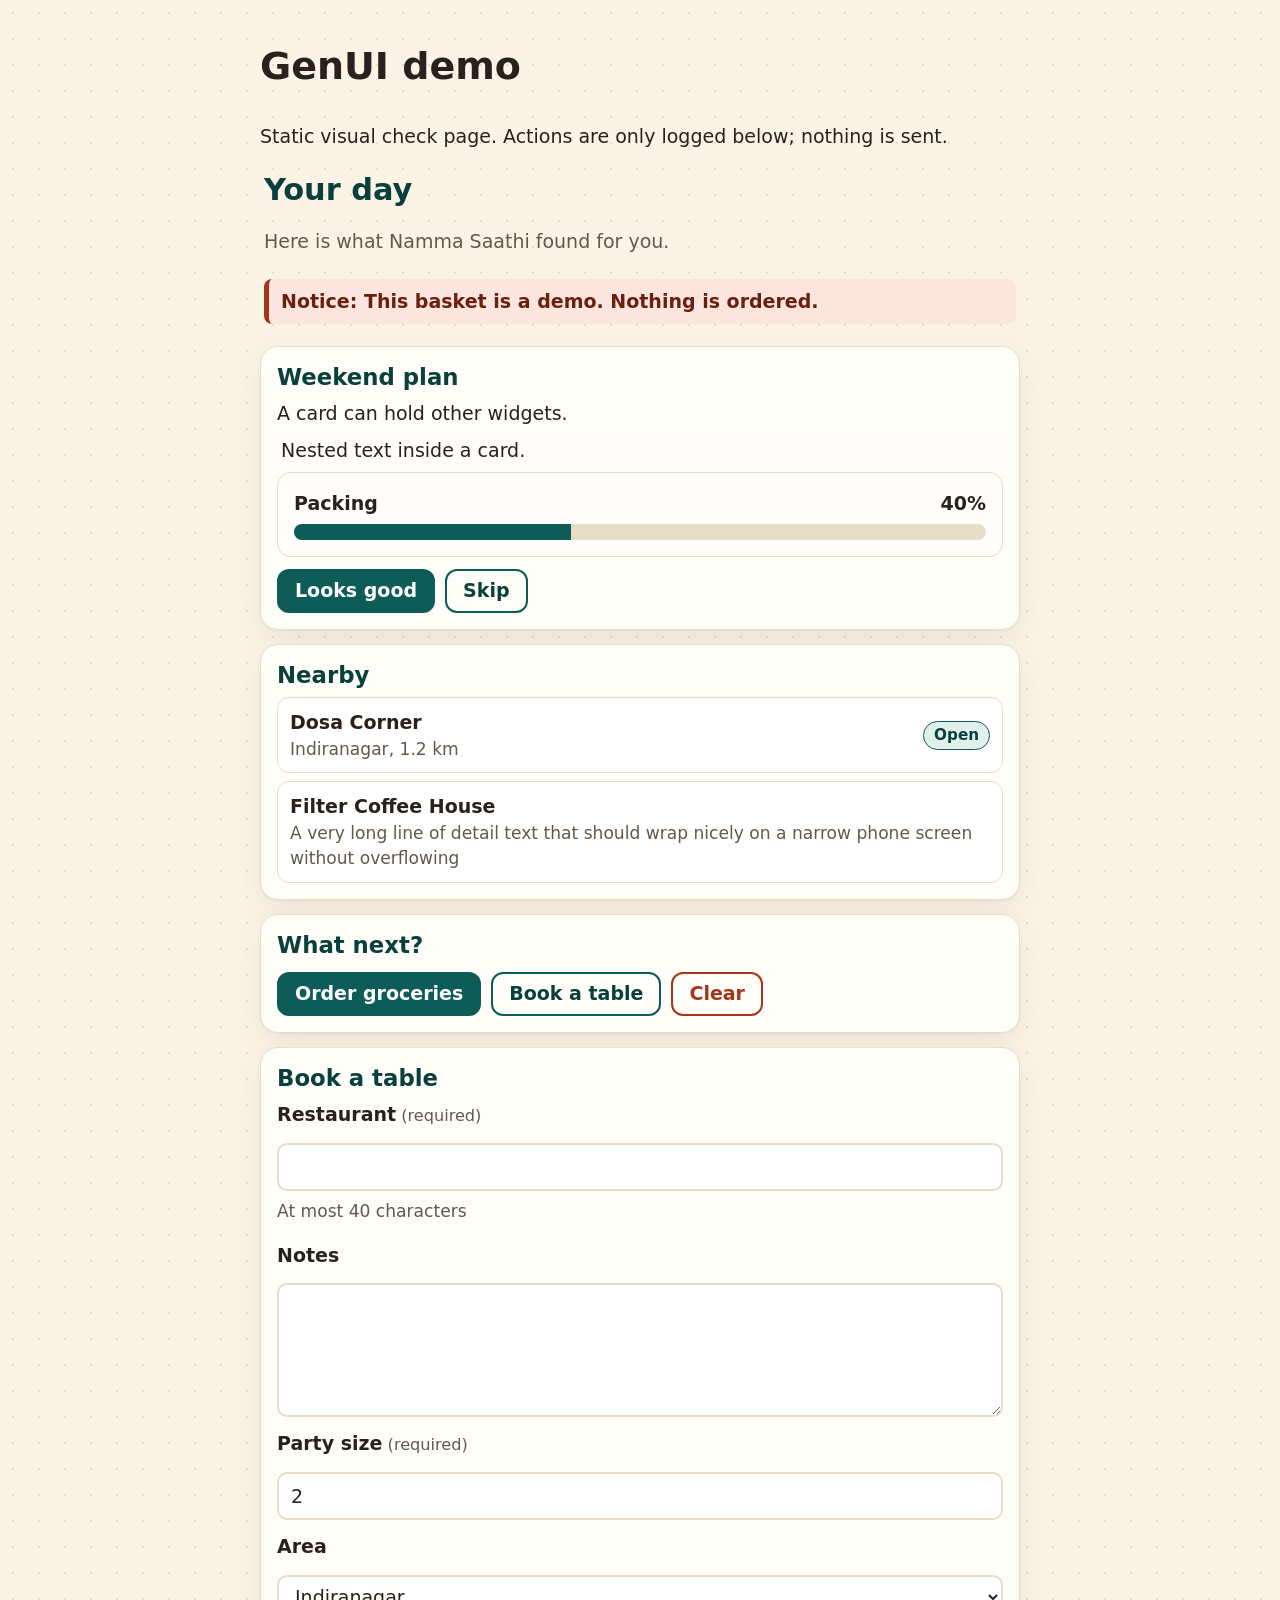
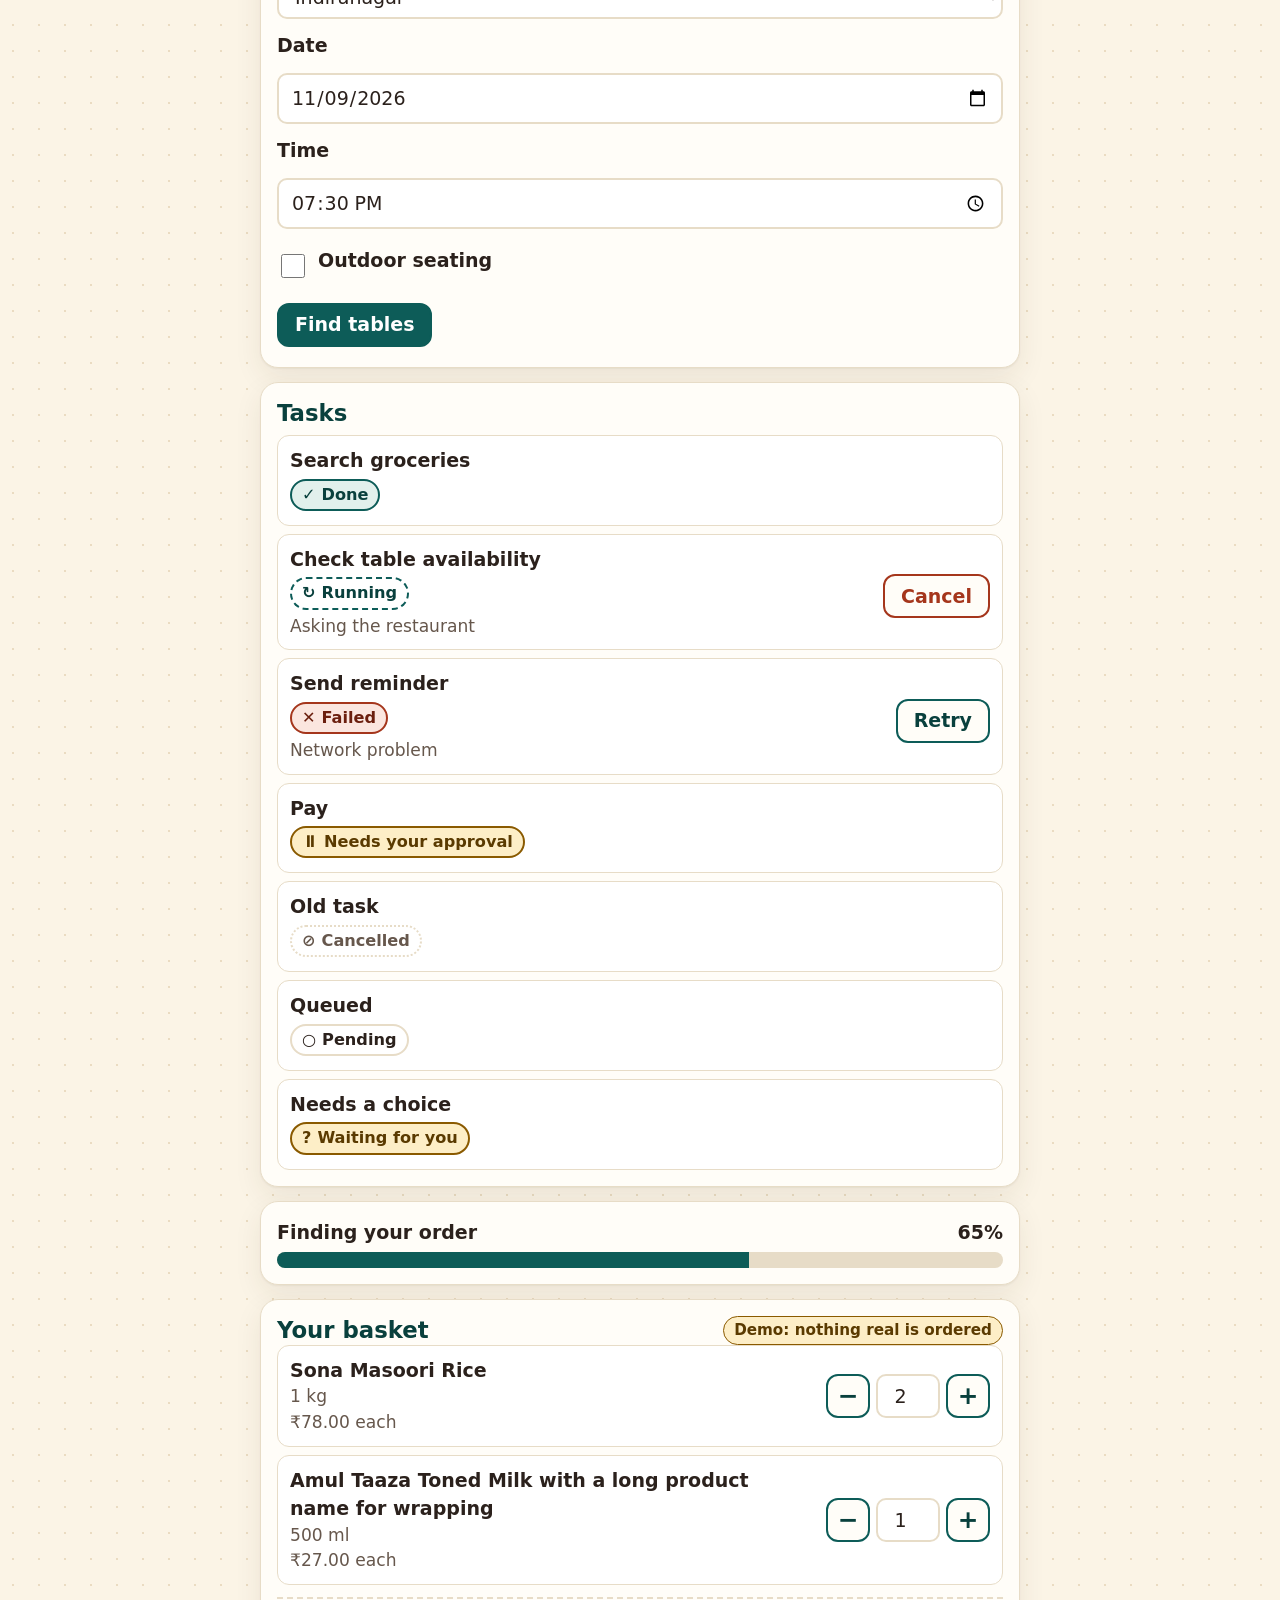
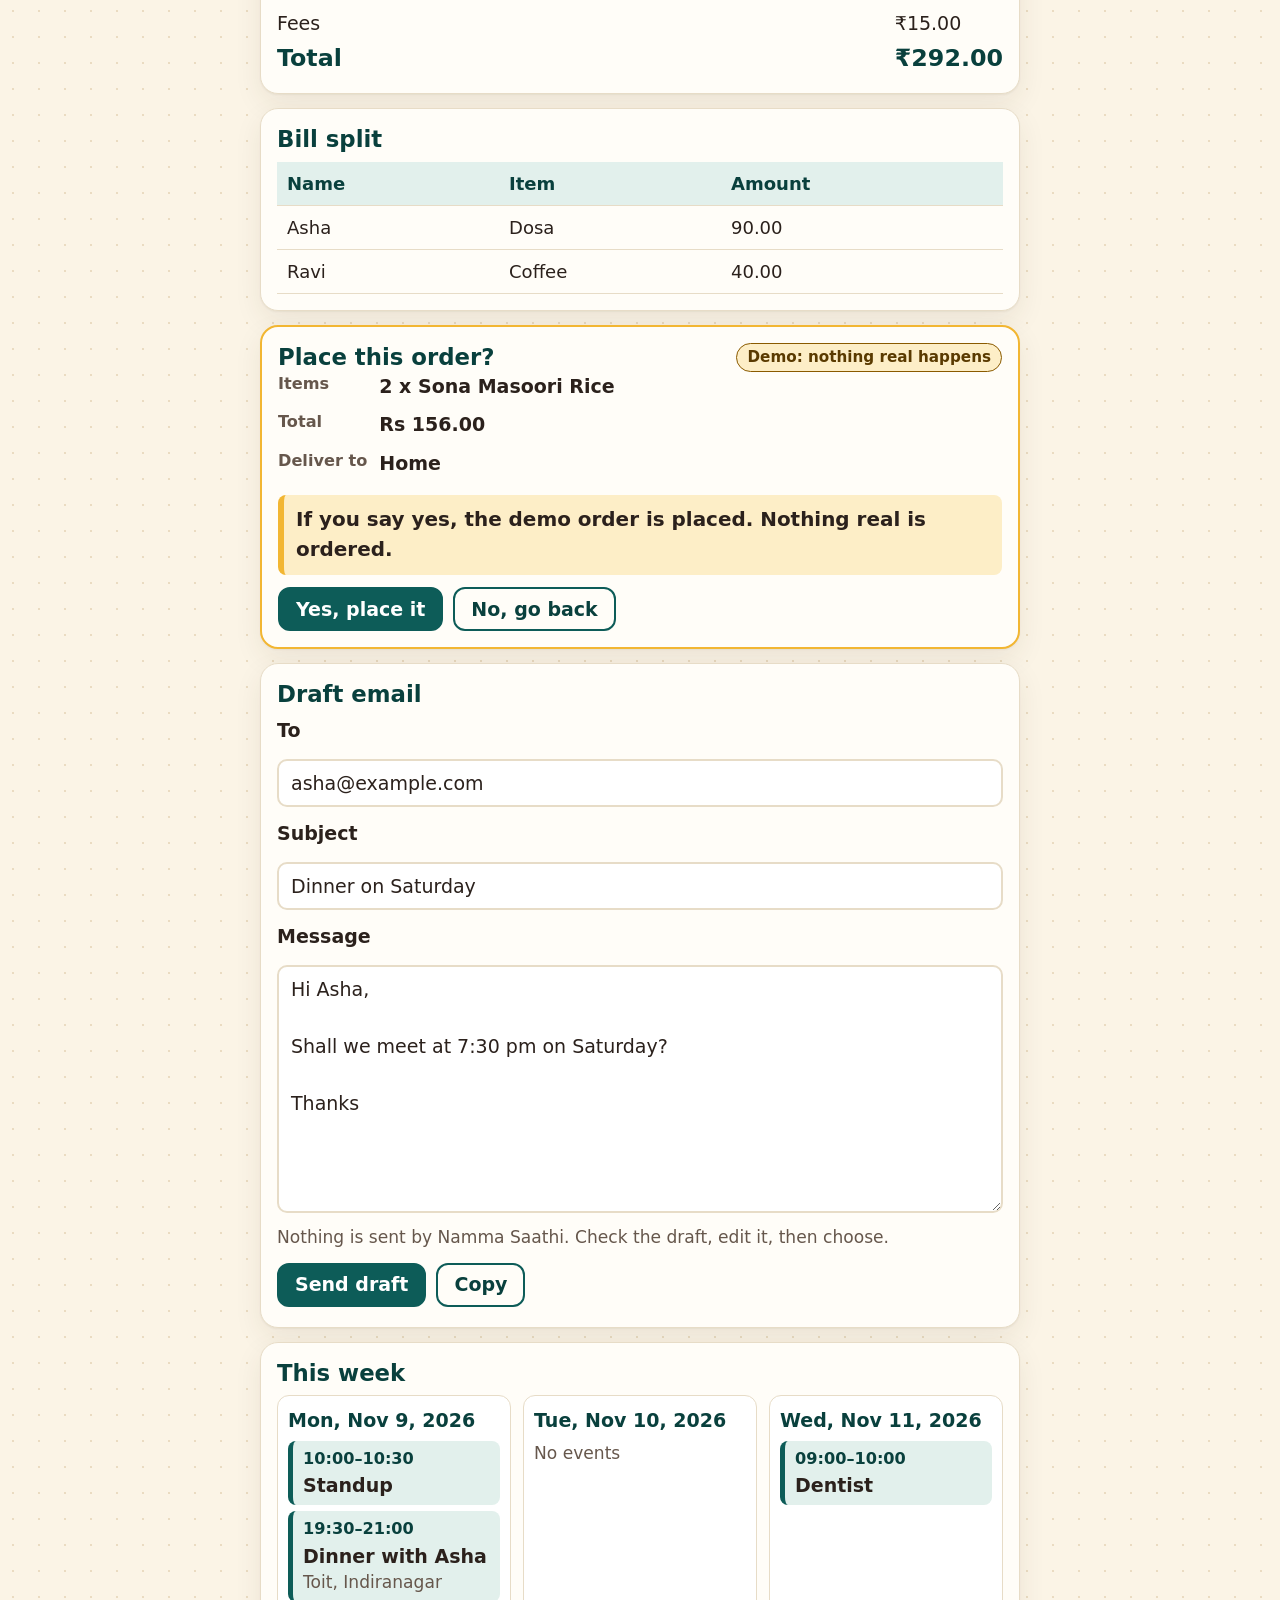
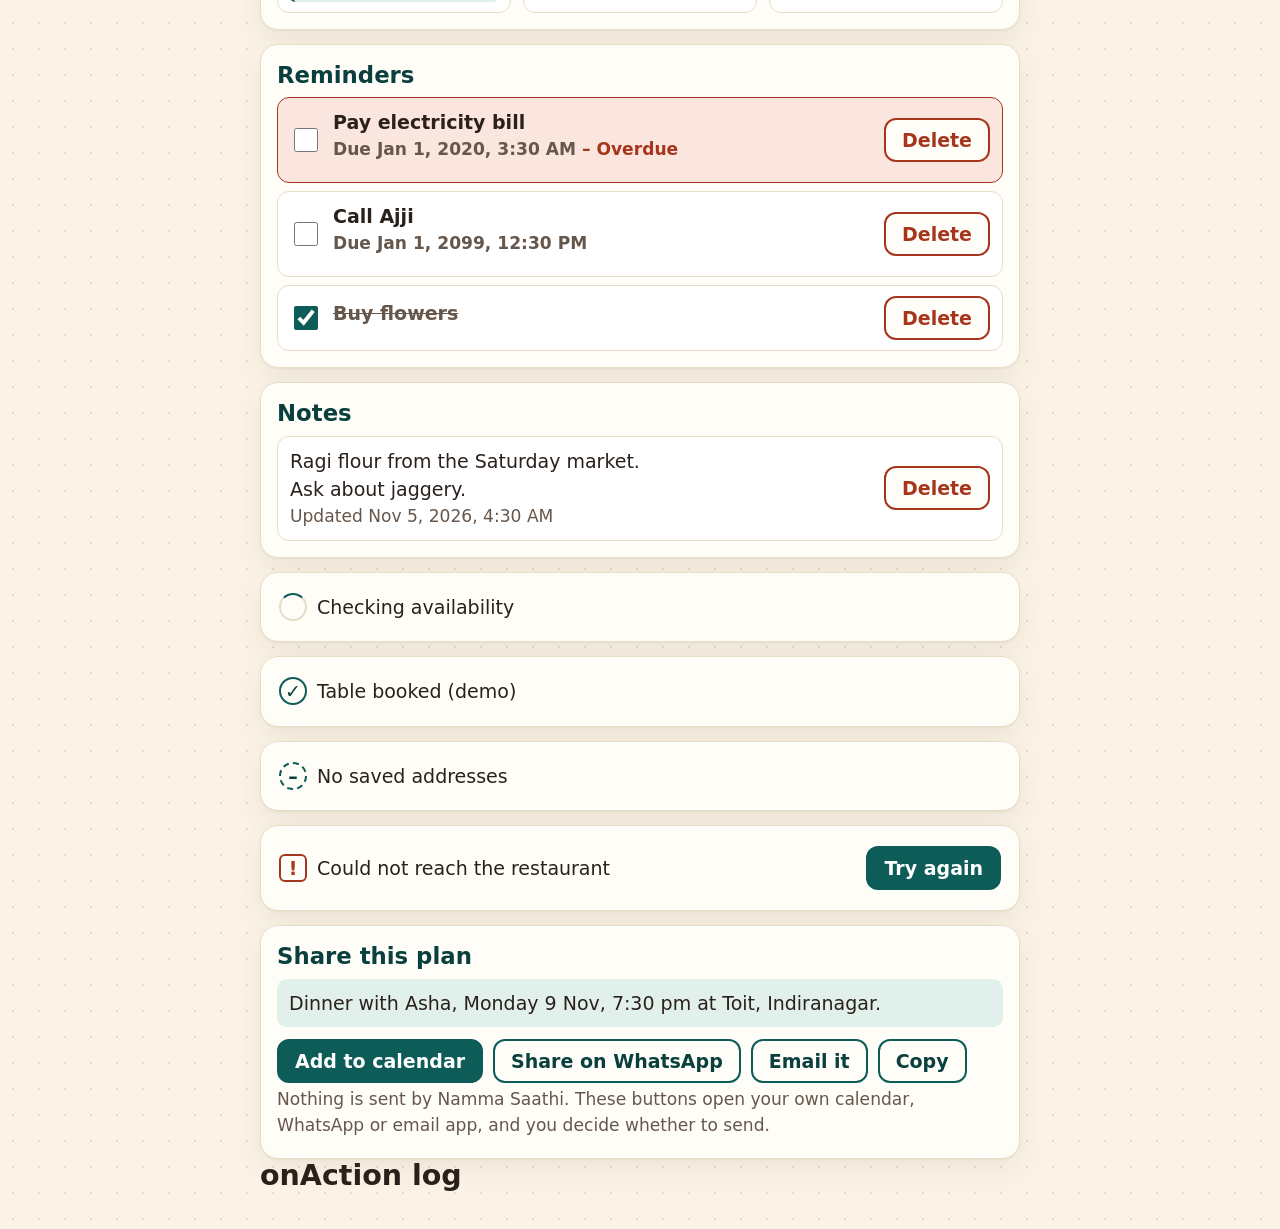
==== scripts/genui_demo.html @ d757933c "feat: widget engine, spoken reminders and notes, waitlist, and share buttons A server-built, validat" ====
<!doctype html>
<html lang="en">
<head>
  <meta charset="utf-8">
  <meta name="viewport" content="width=device-width, initial-scale=1">
  <title>Namma Saathi GenUI demo (not served by the app)</title>
  <link rel="stylesheet" href="../app/static/style.css">
  <link rel="stylesheet" href="../app/static/genui.css">
  <style>body { padding: 12px; } main { max-width: 760px; margin: 0 auto; } #log { font-size: .8rem; white-space: pre-wrap; overflow-wrap: anywhere; }</style>
</head>
<body>
  <main>
    <h1>GenUI demo</h1>
    <p>Static visual check page. Actions are only logged below; nothing is sent.</p>
    <div id="host"></div>
    <h2>onAction log</h2>
    <pre id="log" aria-live="polite"></pre>
  </main>
  <script src="../app/static/genui.js"></script>
  <script>
    window.actions = [];
    window.demoWidgets = [
      { id: "h1", type: "heading", text: "Your day", level: 1 },
      { id: "t1", type: "text", text: "Here is what Namma Saathi found for you.", tone: "muted" },
      { id: "t2", type: "text", text: "This basket is a demo. Nothing is ordered.", tone: "warning" },
      { id: "card1", type: "card", title: "Weekend plan", body: "A card can hold other widgets.",
        children: [
          { id: "card1.t", type: "text", text: "Nested text inside a card.", tone: "normal" },
          { id: "card1.p", type: "progress", label: "Packing", value: 40 },
        ],
        actions: [{ label: "Looks good", action_id: "card.ok", style: "primary" }, { label: "Skip", action_id: "card.skip" }] },
      { id: "list1", type: "list", title: "Nearby", items: [
          { id: "a", title: "Dosa Corner", detail: "Indiranagar, 1.2 km", badge: "Open" },
          { id: "b", title: "Filter Coffee House", detail: "A very long line of detail text that should wrap nicely on a narrow phone screen without overflowing" } ], empty_text: "Nothing" },
      { id: "panel1", type: "action_panel", title: "What next?", actions: [
          { label: "Order groceries", action_id: "go.groceries", style: "primary" },
          { label: "Book a table", action_id: "go.dining" }, { label: "Clear", action_id: "go.clear", style: "danger" } ] },
      { id: "form1", type: "form", title: "Book a table", submit: { label: "Find tables", action_id: "dining.search", style: "primary" }, fields: [
          { name: "restaurant", label: "Restaurant", kind: "text", required: true, value: "", max_length: 40, help: "At most 40 characters" },
          { name: "notes", label: "Notes", kind: "textarea", value: "" },
          { name: "party", label: "Party size", kind: "number", required: true, min: 1, max: 12, value: 2 },
          { name: "area", label: "Area", kind: "select", options: [{ value: "ind", label: "Indiranagar" }, { value: "kor", label: "Koramangala" }], value: "ind" },
          { name: "day", label: "Date", kind: "date", value: "2026-11-09" },
          { name: "at", label: "Time", kind: "time", value: "19:30" },
          { name: "outdoor", label: "Outdoor seating", kind: "checkbox", value: false } ] },
      { id: "tasks1", type: "task_board", title: "Tasks", tasks: [
          { id: "k1", title: "Search groceries", status: "completed" },
          { id: "k2", title: "Check table availability", status: "running", detail: "Asking the restaurant", cancel_action_id: "task.cancel.k2" },
          { id: "k3", title: "Send reminder", status: "failed", detail: "Network problem", retry_action_id: "task.retry.k3" },
          { id: "k4", title: "Pay", status: "waiting_for_approval" },
          { id: "k5", title: "Old task", status: "cancelled" },
          { id: "k6", title: "Queued", status: "pending" },
          { id: "k7", title: "Needs a choice", status: "waiting_for_input" } ] },
      { id: "prog1", type: "progress", label: "Finding your order", value: 65 },
      { id: "cart1", type: "cart", title: "Your basket", demo: true, editable: true, total_inr: "292.00", fees_inr: "15.00", lines: [
          { id: "l1", name: "Sona Masoori Rice", detail: "1 kg", quantity: 2, unit_price_inr: "78.00" },
          { id: "l2", name: "Amul Taaza Toned Milk with a long product name for wrapping", detail: "500 ml", quantity: 1, unit_price_inr: "27.00" } ] },
      { id: "table1", type: "table", title: "Bill split", columns: ["Name", "Item", "Amount"], rows: [["Asha", "Dosa", "90.00"], ["Ravi", "Coffee", "40.00"]] },
      { id: "conf1", type: "confirmation", title: "Place this order?", demo: true,
        details: [{ label: "Items", value: "2 x Sona Masoori Rice" }, { label: "Total", value: "Rs 156.00" }, { label: "Deliver to", value: "Home" }],
        consequence: "If you say yes, the demo order is placed. Nothing real is ordered.",
        confirm: { label: "Yes, place it", action_id: "order.confirm", style: "primary" }, reject: { label: "No, go back", action_id: "order.reject" } },
      { id: "comp1", type: "composer", channel: "email", to: "asha@example.com", subject: "Dinner on Saturday", body: "Hi Asha,\n\nShall we meet at 7:30 pm on Saturday?\n\nThanks", send: { label: "Send draft", action_id: "compose.send", style: "primary" }, copy_enabled: true },
      { id: "cal1", type: "calendar_view", title: "This week", days: [
          { date: "2026-11-09", events: [{ id: "e1", title: "Standup", start: "10:00", end: "10:30" }, { id: "e2", title: "Dinner with Asha", start: "19:30", end: "21:00", detail: "Toit, Indiranagar" }] },
          { date: "2026-11-10", events: [] },
          { date: "2026-11-11", events: [{ id: "e3", title: "Dentist", start: "09:00", end: "10:00" }] } ] },
      { id: "rem1", type: "reminder_list", title: "Reminders", items: [
          { id: "r1", text: "Pay electricity bill", due: "2020-01-01T09:00:00+05:30", done: false },
          { id: "r2", text: "Call Ajji", due: "2099-01-01T18:00:00+05:30", done: false },
          { id: "r3", text: "Buy flowers", due: null, done: true } ] },
      { id: "notes1", type: "note_list", title: "Notes", items: [{ id: "n1", body: "Ragi flour from the Saturday market.\nAsk about jaggery.", updated: "2026-11-05T10:00:00+05:30" }] },
      { id: "stat1", type: "status", kind: "loading", message: "Checking availability" },
      { id: "stat2", type: "status", kind: "success", message: "Table booked (demo)" },
      { id: "stat3", type: "status", kind: "empty", message: "No saved addresses" },
      { id: "stat4", type: "status", kind: "error", message: "Could not reach the restaurant", retry: { label: "Try again", action_id: "status.retry", style: "primary" } },
      { id: "share1", type: "share_panel", title: "Share this plan", summary: "Dinner with Asha, Monday 9 Nov, 7:30 pm at Toit, Indiranagar.",
        calendar: { title: "Dinner, with Asha; Toit", start: "2026-11-09T19:30:00+05:30", end: "2026-11-09T21:00:00+05:30", location: "Toit, Indiranagar, Bengaluru", description: "Booked by Namma Saathi" } },
    ];
    window.demoOnAction = function (a) {
      window.actions.push(a);
      document.getElementById("log").textContent = window.actions.map(function (x) { return JSON.stringify(x); }).join("\n");
    };
    // The contract allows 12 widgets per reply, so the demo renders in several replies.
    for (var i = 0; i < window.demoWidgets.length; i += 12) {
      window.saathiGenUI.render(document.getElementById("host"), window.demoWidgets.slice(i, i + 12), { onAction: window.demoOnAction });
    }
  </script>
</body>
</html>
---- app/static/style.css ----
:root {
  color-scheme: light;
  --ink: #2b211c;
  --muted: #66574c;
  --paper: #fbf4e6;
  --panel: #fffdf8;
  --line: #e7dcc7;
  --teal: #0d5c58;
  --teal-dark: #09403d;
  --teal-tint: #e2f0ec;
  --marigold: #f2b632;
  --marigold-soft: #fdeec7;
  --brick: #a5361c;
  --brick-tint: #fbe6df;
  --shadow: 0 1px 2px rgb(68 45 20 / 6%), 0 10px 28px rgb(68 45 20 / 8%);
  --display: "Baloo 2", "Baloo Tamma 2", "Noto Sans Kannada", "Noto Sans Devanagari", system-ui, sans-serif;
  font-family: "Noto Sans", "Noto Sans Kannada", "Noto Sans Devanagari", system-ui, -apple-system, "Segoe UI", sans-serif;
  font-size: 19px;
}

* { box-sizing: border-box; }
html { scroll-padding: 96px 0 180px; }
body {
  margin: 0;
  color: var(--ink);
  line-height: 1.55;
  background-color: var(--paper);
  /* A quiet kolam-style dot grid. */
  background-image: radial-gradient(rgb(173 134 66 / 22%) 1.2px, transparent 1.3px);
  background-size: 26px 26px;
}
button, select, input { font: inherit; color: inherit; }
button { cursor: pointer; }
button:disabled { cursor: not-allowed; opacity: .55; }
:focus-visible { outline: 3px solid var(--brick); outline-offset: 3px; }
[hidden] { display: none !important; }
h2, p { margin-top: 0; }
h2 { font-family: var(--display); font-weight: 700; line-height: 1.2; }
.sr-only { position: absolute; width: 1px; height: 1px; margin: -1px; padding: 0; overflow: hidden; clip-path: inset(50%); white-space: nowrap; border: 0; }

.page { width: min(100% - 32px, 1120px); margin: 0 auto; padding: 18px 0 32px; }

/* Header */
.masthead { display: flex; align-items: center; gap: 12px; margin-bottom: 22px; }
.brand-mark, .avatar { display: grid; place-items: center; flex: none; border-radius: 16px; background: var(--marigold); color: #4a2c05; font-family: var(--display); font-weight: 700; }
.brand-mark { width: 52px; height: 52px; font-size: 30px; }
.brand-copy { min-width: 0; }
.brand-copy h1 { margin: 0; font-family: var(--display); font-size: 1.45rem; font-weight: 700; line-height: 1.1; color: var(--teal-dark); }
.brand-copy p { margin: 1px 0 0; color: var(--muted); font-size: .8rem; }
.demo-badge { flex: none; margin: 0 0 0 auto; padding: 6px 14px; border-radius: 999px; background: var(--marigold-soft); color: #6b4300; font-size: .82rem; font-weight: 700; white-space: nowrap; }

/* Home */
.home-panel { display: grid; grid-template-columns: 1.05fr .95fr; gap: clamp(24px, 5vw, 64px); align-items: center; padding: clamp(6px, 3vw, 28px) 0; }
.greeting { margin-bottom: 10px; color: var(--teal); font-weight: 700; }
.hero h2 { margin-bottom: 14px; font-size: clamp(2.5rem, 6vw, 3.9rem); line-height: 1.04; color: var(--teal-dark); }
.welcome-copy { max-width: 30em; margin-bottom: 24px; color: var(--muted); font-size: 1.1rem; }
.capabilities { display: flex; flex-wrap: wrap; gap: 10px; margin: 0; padding: 0; list-style: none; }
.capabilities li { display: flex; align-items: center; gap: 8px; padding: 9px 16px 9px 12px; border-radius: 999px; background: var(--panel); box-shadow: var(--shadow); font-weight: 500; }
.capabilities svg { width: 24px; height: 24px; color: var(--teal); }
.start-card { padding: clamp(20px, 3vw, 30px); border-radius: 26px; background: var(--panel); box-shadow: var(--shadow); }
.field-title, label { display: block; margin: 0 0 10px; font-weight: 700; }
.language-choices { display: grid; grid-template-columns: repeat(3, minmax(0, 1fr)); gap: 10px; margin-bottom: 20px; }
.language-choice { display: grid; justify-items: center; gap: 0; min-height: 84px; padding: 10px 4px; border: 2px solid var(--line); border-radius: 16px; background: white; transition: border-color .15s, background-color .15s, transform .15s; }
.language-choice span { font-family: var(--display); font-size: 1.3rem; font-weight: 700; line-height: 1.3; }
.language-choice small { color: var(--muted); font-size: .72rem; }
.language-choice:hover { border-color: var(--teal); }
.language-choice[aria-pressed="true"] { border-color: var(--teal); background: var(--teal-tint); box-shadow: inset 0 0 0 1px var(--teal); }
select { width: 100%; min-height: 54px; padding: 10px 14px; border: 2px solid var(--line); border-radius: 14px; background: white; }
.field-help { margin: 6px 0 0; color: var(--muted); font-size: .82rem; }
.start-button { display: flex; align-items: center; justify-content: center; gap: 12px; width: 100%; min-height: 76px; margin-top: 20px; border: 0; border-radius: 20px; background: var(--teal); color: white; font-family: var(--display); font-size: 1.5rem; font-weight: 700; box-shadow: 0 8px 20px rgb(13 92 88 / 28%); transition: background-color .15s, transform .15s; }
.start-button:hover:not(:disabled) { background: var(--teal-dark); transform: translateY(-1px); }
.start-button svg { width: 34px; height: 34px; }
.how-to { margin: 14px 0 0; color: var(--muted); font-size: .85rem; text-align: center; }
.demo-note { margin: 12px 0 0; padding: 9px 12px; border-radius: 12px; background: var(--marigold-soft); color: #5c3b00; font-size: .85rem; font-weight: 500; text-align: center; }

/* Conversation */
.conversation { display: grid; grid-template-columns: minmax(0, 1fr); gap: 14px; padding-bottom: 150px; }
.panel { padding: clamp(18px, 2.4vw, 26px); border-radius: 22px; background: var(--panel); box-shadow: var(--shadow); }
.panel h2 { margin-bottom: 8px; font-size: 1.45rem; }
.eyebrow { margin-bottom: 2px; color: var(--teal); font-size: .85rem; font-weight: 700; }
.tasks-panel { min-width: 0; position: sticky; top: 0; z-index: 5; margin: 0 -6px; padding: 8px 6px; background: linear-gradient(var(--paper) 86%, transparent); }
.tasks-title { margin-bottom: 6px; font-size: .78rem; font-weight: 700; color: var(--teal-dark); }
.tasks-mode { font-weight: 500; color: #7a4f00; }
.tasks-list { display: flex; flex-wrap: wrap; gap: 8px; margin: 0; padding: 0; list-style: none; }
.task-row { display: flex; flex-wrap: wrap; align-items: center; gap: 4px 8px; min-height: 42px; padding: 5px 14px; border: 2px solid var(--line); border-radius: 14px; background: white; font-size: .85rem; }
.task-row.is-active { border-color: var(--teal); background: var(--teal-tint); }
.conversation-grid { display: grid; grid-template-columns: minmax(0, 1fr) minmax(280px, 360px); gap: 16px; align-items: start; }
.conversation-main { display: grid; gap: 16px; min-width: 0; }
.conversation-side { position: sticky; top: 90px; min-width: 0; }

.saathi-row { display: flex; gap: 12px; }
.avatar { width: 44px; height: 44px; border-radius: 14px; font-size: 25px; }
.bubble-column { flex: 1; min-width: 0; }
.talk-panel h2 { margin: 0 0 4px; font-size: 1rem; color: var(--teal-dark); }
.assistant-text { margin: 0; padding: 14px 18px; border-radius: 4px 18px 18px; background: var(--teal-tint); font-size: 1.08rem; overflow-wrap: anywhere; }
.thinking { display: none; gap: 6px; margin: 10px 0 0; padding-left: 4px; }
.is-busy .thinking { display: flex; }
.thinking span { width: 9px; height: 9px; border-radius: 50%; background: var(--teal); animation: think 1.1s infinite ease-in-out; }
.thinking span:nth-child(2) { animation-delay: .15s; }
.thinking span:nth-child(3) { animation-delay: .3s; }
@keyframes think { 0%, 70%, 100% { opacity: .25; transform: translateY(0); } 35% { opacity: 1; transform: translateY(-4px); } }
.heard-row:has(.transcript:empty) { display: none; }
.heard-row { display: grid; justify-items: end; margin-top: 14px; }
.field-label { margin-bottom: 3px; color: var(--muted); font-size: .76rem; font-weight: 700; }
.transcript { max-width: 85%; margin: 0; padding: 10px 16px; border-radius: 18px 4px 18px 18px; background: var(--marigold-soft); overflow-wrap: anywhere; }
audio { display: block; width: 100%; height: 40px; margin-top: 10px; }
.small-note { margin: 10px 0 0; color: var(--muted); font-size: .8rem; }
.suggestions { display: flex; flex-wrap: wrap; gap: 8px; margin-top: 16px; padding-top: 14px; border-top: 1px dashed var(--line); }
.suggestion { min-height: 44px; padding: 7px 14px; border: 2px solid var(--line); border-radius: 999px; background: white; font-size: .88rem; text-align: left; }
.suggestion:hover:not(:disabled) { border-color: var(--teal); background: var(--teal-tint); }

/* Choices */
.options-panel { border-top: 5px solid var(--marigold); }
.confirmation-intro { margin-bottom: 0; color: var(--muted); }
.option-grid { display: grid; gap: 10px; margin-top: 14px; }
.option-grid button { min-height: 58px; padding: 10px 16px; border: 2px solid var(--line); border-radius: 14px; background: white; font-weight: 500; text-align: left; transition: border-color .15s, background-color .15s; }
.option-grid button:hover:not(:disabled) { border-color: var(--teal); background: var(--teal-tint); }

/* The readback, set like a receipt */
.receipt { border-top: 5px solid var(--teal); }
.confirmation-items { margin: 14px 0 0; padding: 0; list-style: none; }
.confirmation-items li { padding: 10px 0; border-bottom: 1px dashed var(--line); overflow-wrap: anywhere; }
.order-details { margin: 0; }
.order-details div { display: grid; grid-template-columns: minmax(110px, .4fr) 1fr; gap: 12px; padding: 10px 0; border-bottom: 1px dashed var(--line); }
.order-details dt { color: var(--muted); }
.order-details dd { margin: 0; font-weight: 500; overflow-wrap: anywhere; }
.order-details .total-row { align-items: baseline; }
.order-details .total-row dt { color: var(--ink); font-weight: 700; }
.order-details .total-row dd { font-family: var(--display); font-size: 1.6rem; font-weight: 700; line-height: 1.2; color: var(--teal-dark); }
.confirm-note { margin: 12px 0 0; color: var(--muted); font-size: .85rem; }
.order-actions { display: grid; grid-template-columns: 1fr 1fr; gap: 10px; margin-top: 16px; }
.confirm-button, .secondary-button { min-height: 58px; padding: 10px 16px; border-radius: 16px; font-weight: 700; }
.confirm-button { grid-column: 1 / -1; min-height: 68px; border: 0; background: var(--teal); color: white; font-family: var(--display); font-size: 1.3rem; }
.confirm-button:hover:not(:disabled) { background: var(--teal-dark); }
.secondary-button { border: 2px solid var(--line); background: white; }
.secondary-button:hover:not(:disabled) { border-color: var(--teal); }

/* The outcome */
.order-panel { border-top: 5px solid var(--teal); background: var(--teal-tint); }
.order-panel[data-outcome="unknown"], .order-panel[data-outcome="attention"] { border-top-color: var(--brick); background: var(--brick-tint); }
.order-panel .confirmation-intro { color: var(--ink); font-weight: 500; }

/* The task */
.cart-heading-row { display: flex; flex-wrap: wrap; align-items: center; justify-content: space-between; gap: 4px 10px; }
.cart-panel h2 { margin: 0; }
.state-label { padding: 3px 11px; border-radius: 999px; background: var(--marigold-soft); color: #6b4300; font-size: .72rem; font-weight: 700; }
.cart-items { margin: 8px 0 0; padding: 0; list-style: none; }
.cart-line { display: grid; grid-template-columns: minmax(0, 1fr) auto; gap: 0 12px; padding: 11px 0; border-bottom: 1px dashed var(--line); }
.cart-line-name { display: block; font-weight: 700; overflow-wrap: anywhere; }
.cart-line-details { display: block; color: var(--muted); font-size: .82rem; }
.cart-line-total { font-weight: 700; white-space: nowrap; }
.line-edit-button { grid-column: 1 / -1; justify-self: start; min-height: 40px; padding: 4px 0; border: 0; background: none; color: var(--teal); font-size: .82rem; font-weight: 700; text-decoration: underline; text-underline-offset: 3px; }
.task-row .line-edit-button { min-height: 32px; }
.empty-cart { padding: 10px 0; color: var(--muted); }
.cart-total { display: flex; justify-content: space-between; align-items: baseline; gap: 12px; margin: 12px 0 0; font-weight: 700; }
.cart-total strong { font-family: var(--display); font-size: 1.45rem; color: var(--teal-dark); white-space: nowrap; }
.text-button { justify-self: start; min-height: 44px; padding: 4px; border: 0; background: none; color: var(--teal); font-size: .88rem; font-weight: 700; text-decoration: underline; text-underline-offset: 3px; }

/* Always within reach: the microphone */
.composer { position: fixed; right: 0; bottom: 0; left: 0; z-index: 10; padding: 10px 16px 14px; background: rgb(255 253 248 / 96%); border-top: 1px solid var(--line); box-shadow: 0 -8px 24px rgb(68 45 20 / 10%); }
.composer-inner { width: min(100%, 1120px); margin: 0 auto; }
.composer-status { display: flex; justify-content: space-between; align-items: baseline; gap: 12px; margin-bottom: 8px; }
.recording-status { margin: 0; color: var(--teal-dark); font-size: .85rem; font-weight: 700; }
.recording-status.is-recording { color: var(--brick); }
.language-tag { flex: none; margin: 0; color: var(--muted); font-size: .72rem; }
.composer-controls { display: grid; grid-template-columns: auto minmax(0, 1fr); gap: 12px; align-items: center; }
.mic-button { position: relative; display: flex; align-items: center; justify-content: center; gap: 10px; min-width: 240px; min-height: 62px; padding: 8px 24px 8px 18px; border: 0; border-radius: 999px; background: var(--teal); color: white; font-family: var(--display); font-size: 1.15rem; font-weight: 700; transition: background-color .15s; }
.mic-button:hover:not(:disabled) { background: var(--teal-dark); }
.mic-button svg { width: 30px; height: 30px; flex: none; }
.mic-button[aria-pressed="true"] { background: var(--brick); animation: listening 1.5s infinite; }
@keyframes listening { 0% { box-shadow: 0 0 0 0 rgb(165 54 28 / 45%); } 100% { box-shadow: 0 0 0 18px rgb(165 54 28 / 0%); } }
.text-form { display: grid; grid-template-columns: minmax(0, 1fr) auto; gap: 8px; }
.text-form input { min-width: 0; min-height: 56px; padding: 8px 18px; border: 2px solid var(--line); border-radius: 999px; background: white; }
.text-form input:focus { border-color: var(--teal); outline: none; }
.send-button { min-height: 56px; padding: 8px 22px; border: 2px solid var(--teal); border-radius: 999px; background: white; color: var(--teal-dark); font-weight: 700; }
.send-button:hover:not(:disabled) { background: var(--teal-tint); }

/* Messages */
.error-message, .scripted-note { margin: 0 0 14px; padding: 12px 16px; border-radius: 14px; font-weight: 500; }
.error-message { background: var(--brick-tint); color: #7a2410; }
.scripted-note { background: var(--marigold-soft); color: #5c3b00; }
.page-status { min-height: 22px; margin: 10px 0 0; color: var(--muted); font-size: .8rem; }
.conversation:not([hidden]) ~ .page-status, .conversation:not([hidden]) ~ .timings { position: relative; top: -150px; }

/* Accounts */
.icon-sprite { position: absolute; }
.account-button { flex: none; min-height: 44px; padding: 6px 16px; border: 2px solid var(--teal); border-radius: 999px; background: white; color: var(--teal-dark); font-size: .85rem; font-weight: 700; white-space: nowrap; }
.account-button:hover { background: var(--teal-tint); }
.demo-badge + .account-button { margin-left: 0; }
.mode-choice { display: grid; grid-template-columns: repeat(2, minmax(0, 1fr)); gap: 10px; margin-bottom: 20px; }
.mode-option { display: grid; gap: 2px; min-height: 78px; padding: 10px 12px; border: 2px solid var(--line); border-radius: 16px; background: white; text-align: left; }
.mode-option small { color: var(--muted); font-size: .72rem; line-height: 1.3; }
.mode-option:hover { border-color: var(--teal); }
.mode-option[aria-pressed="true"] { border-color: var(--teal); background: var(--teal-tint); box-shadow: inset 0 0 0 1px var(--teal); }
.account-dialog { width: min(100% - 24px, 480px); max-height: min(100dvh - 24px, 760px); padding: clamp(18px, 3vw, 28px); border: 0; border-radius: 22px; background: var(--panel); color: var(--ink); box-shadow: var(--shadow); }
.account-dialog::backdrop { background: rgb(43 33 28 / 45%); }
.account-head { display: flex; align-items: center; justify-content: space-between; gap: 12px; margin-bottom: 8px; }
.account-head h2 { margin: 0; font-size: 1.45rem; color: var(--teal-dark); }
.account-message { margin: 0 0 12px; padding: 10px 14px; border-radius: 12px; background: var(--teal-tint); font-size: .88rem; font-weight: 500; }
.account-message[data-tone="error"] { background: var(--brick-tint); color: #7a2410; }
.account-form { display: grid; gap: 4px; }
.account-form label { margin: 10px 0 2px; font-size: .9rem; }
.account-form input:not([type="checkbox"]) { width: 100%; min-height: 50px; padding: 8px 14px; border: 2px solid var(--line); border-radius: 14px; background: white; }
.account-form input:focus { border-color: var(--teal); outline: none; }
.account-form .secondary-button, .account-form .danger-button { margin-top: 10px; }
.account-consent { display: flex; align-items: flex-start; gap: 10px; font-weight: 500; }
.account-consent input { flex: none; width: 22px; height: 22px; margin-top: 3px; accent-color: var(--teal); }
.account-primary { display: flex; align-items: center; justify-content: center; min-height: 54px; margin-top: 14px; padding: 8px 18px; border: 0; border-radius: 16px; background: var(--teal); color: white; font-family: var(--display); font-size: 1.1rem; font-weight: 700; text-decoration: none; }
.account-primary:hover:not(:disabled) { background: var(--teal-dark); }
.danger-button { min-height: 50px; padding: 8px 16px; border: 2px solid var(--brick); border-radius: 14px; background: white; color: var(--brick); font-weight: 700; }
.danger-button:hover:not(:disabled) { background: var(--brick-tint); }
.account-links { display: flex; flex-wrap: wrap; justify-content: space-between; gap: 4px 16px; margin: 12px 0 0; }
.account-identity { margin-bottom: 8px; overflow-wrap: anywhere; }
.account-identity .small-note { margin: 0; }
.account-card { margin-top: 12px; padding: 14px 16px; border: 2px solid var(--line); border-radius: 16px; background: white; }
.account-card h3 { display: flex; flex-wrap: wrap; align-items: center; gap: 8px; margin: 0 0 6px; font-family: var(--display); font-size: 1.1rem; }
.account-card p { margin-bottom: 0; font-size: .9rem; }
.account-card summary { min-height: 32px; font-weight: 700; cursor: pointer; }
.account-card .secondary-button { width: 100%; margin-top: 12px; }
.account-orders { margin: 0; padding: 0; list-style: none; }
.account-orders li { display: grid; padding: 8px 0; border-bottom: 1px dashed var(--line); font-size: .85rem; overflow-wrap: anywhere; }
.account-orders li span { color: var(--muted); font-size: .78rem; }
.account-orders li[data-tone="attention"] span { color: var(--brick); font-weight: 700; }
.account-history { max-height: 320px; margin: 8px 0 0; padding: 0; overflow-y: auto; list-style: none; }
.account-history li { padding: 8px 0; border-bottom: 1px dashed var(--line); font-size: .82rem; overflow-wrap: anywhere; }
.account-history .said { display: block; font-weight: 700; }
.account-history .replied { display: block; color: var(--muted); }
.plain-page { max-width: 42rem; margin: 0 auto; padding: 32px 18px 64px; }
.plain-page h1 { font-family: var(--display); color: var(--teal-dark); line-height: 1.1; }
.plain-page h2 { margin-top: 28px; font-size: 1.25rem; color: var(--teal-dark); }
.plain-page li { margin-bottom: 8px; }
.plain-page a, .account-dialog a:not(.account-primary) { color: var(--teal); }

@media (max-width: 860px) {
  .home-panel { grid-template-columns: minmax(0, 1fr); }
  .hero h2 { font-size: clamp(2.2rem, 11vw, 3.2rem); }
  .welcome-copy { font-size: 1rem; }
  .conversation-grid { grid-template-columns: minmax(0, 1fr); }
  .conversation-side { position: static; }
}
@media (max-width: 620px) {
  :root { font-size: 18px; }
  .page { width: min(100% - 24px, 620px); padding-top: 12px; }
  .brand-mark { width: 44px; height: 44px; font-size: 26px; border-radius: 13px; }
  .brand-copy h1 { font-size: 1.2rem; }
  .brand-copy p { font-size: .68rem; }
  .demo-badge { padding: 4px 10px; font-size: .7rem; }
  .masthead { flex-wrap: wrap; }
  .account-button { min-height: 40px; padding: 4px 12px; font-size: .75rem; }
  .tasks-title { margin-bottom: 4px; font-size: .68rem; }
  .tasks-list { flex-wrap: nowrap; overflow-x: auto; padding-bottom: 2px; scrollbar-width: none; }
  .task-row.is-active { order: -1; }
  .task-row { flex: none; flex-wrap: nowrap; min-height: 38px; padding: 3px 12px; font-size: .76rem; white-space: nowrap; }
  .composer { padding: 8px 12px 10px; }
  .composer-status { margin-bottom: 6px; }
  .language-tag { display: none; }
  .composer-controls { grid-template-columns: minmax(0, 1fr); gap: 8px; }
  .mic-button { width: 100%; min-height: 58px; }
  .text-form input, .send-button { min-height: 46px; }
  .conversation { padding-bottom: 190px; }
  .conversation:not([hidden]) ~ .page-status, .conversation:not([hidden]) ~ .timings { top: -190px; }
  .order-details div { grid-template-columns: minmax(0, 1fr); gap: 0; }
  .order-actions { grid-template-columns: minmax(0, 1fr); }
  .transcript { max-width: 100%; }
}
@media (prefers-reduced-motion: reduce) {
  *, *::before, *::after { scroll-behavior: auto !important; animation-duration: .01ms !important; animation-iteration-count: 1 !important; transition-duration: .01ms !important; }
}

/* Header stays in reach and gains depth once content scrolls beneath it. */
:root { --header-h: 76px; }
html { scroll-padding-top: 170px; }
.masthead { position: sticky; top: 0; z-index: 20; margin: 0 -10px 14px; padding: 10px 10px; border-radius: 0 0 22px 22px; background: rgb(251 244 230 / 86%); -webkit-backdrop-filter: blur(12px); backdrop-filter: blur(12px); transition: box-shadow .25s, background-color .25s; }
.masthead.is-stuck { background: rgb(255 253 248 / 92%); box-shadow: 0 8px 26px rgb(68 45 20 / 12%); }
.tasks-panel { top: var(--header-h); }
.conversation-side { top: calc(var(--header-h) + 74px); }

/* Home: tappable capability tabs, a runnable example, and a voice wave. */
.voice-wave { display: flex; align-items: center; gap: 4px; height: 30px; margin-bottom: 10px; }
.voice-wave i { width: 5px; height: 25%; border-radius: 3px; background: var(--marigold); animation: wave 1.3s ease-in-out infinite; }
.voice-wave i:nth-child(2) { animation-delay: .12s; background: var(--teal); }
.voice-wave i:nth-child(3) { animation-delay: .24s; }
.voice-wave i:nth-child(4) { animation-delay: .36s; background: var(--teal); }
.voice-wave i:nth-child(5) { animation-delay: .48s; }
.voice-wave i:nth-child(6) { animation-delay: .6s; background: var(--teal); }
.voice-wave i:nth-child(7) { animation-delay: .72s; }
@keyframes wave { 0%, 100% { height: 22%; } 50% { height: 100%; } }

.capabilities li { padding: 0; transition: transform .18s, box-shadow .18s, background-color .18s; }
.capabilities li:hover { transform: translateY(-2px); box-shadow: 0 2px 4px rgb(68 45 20 / 8%), 0 14px 30px rgb(68 45 20 / 14%); }
.capabilities li:has(.cap[aria-pressed="true"]) { background: var(--teal-tint); box-shadow: inset 0 0 0 2px var(--teal); }
.cap { display: flex; align-items: center; gap: 8px; padding: 9px 16px 9px 12px; border: 0; border-radius: 999px; background: none; font-weight: 500; }

.try-saying { margin: 22px 0 0; max-width: 34rem; }
.try-title { margin: 0 0 8px; color: var(--teal-dark); font-size: .78rem; font-weight: 700; letter-spacing: .08em; text-transform: uppercase; }
.try-phrase { display: flex; align-items: center; justify-content: space-between; gap: 14px; width: 100%; padding: 14px 16px; border: 2px dashed var(--teal); border-radius: 18px; background: var(--panel); text-align: left; font-size: 1.05rem; line-height: 1.4; color: var(--ink); transition: transform .18s, background-color .18s, border-style .18s, box-shadow .18s; }
.try-phrase:hover { transform: translateY(-2px); border-style: solid; background: var(--teal-tint); box-shadow: var(--shadow); }
.try-phrase:active { transform: scale(.985); }
.try-go { flex: none; color: var(--teal); font-weight: 700; font-size: .9rem; white-space: nowrap; }
.powered { margin: 18px 0 0; color: var(--muted); font-size: .85rem; }
.powered strong { color: var(--teal-dark); }

/* Touch feedback and a gentle entrance. */
.start-button, .mic-button, .language-choice, .mode-option { transition: transform .15s, box-shadow .2s, background-color .15s, border-color .15s; }
.start-button:hover:not(:disabled), .mic-button:hover:not(:disabled) { transform: translateY(-2px); box-shadow: 0 12px 28px rgb(13 92 88 / 32%); }
.start-button:active:not(:disabled), .mic-button:active:not(:disabled), .language-choice:active { transform: scale(.97); }
.language-choice:hover { transform: translateY(-2px); }
@keyframes rise { from { opacity: 0; transform: translateY(16px); } to { opacity: 1; transform: none; } }
.hero > * { animation: rise .6s both cubic-bezier(.2, .7, .2, 1); }
.hero > :nth-child(2) { animation-delay: .06s; } .hero > :nth-child(3) { animation-delay: .12s; }
.hero > :nth-child(4) { animation-delay: .18s; } .hero > :nth-child(5) { animation-delay: .24s; }
.hero > :nth-child(6) { animation-delay: .3s; } .hero > :nth-child(7) { animation-delay: .36s; }
.start-card { animation: rise .7s .1s both cubic-bezier(.2, .7, .2, 1); }
.bubble-column, .confirmation-panel, .order-card { animation: rise .45s both cubic-bezier(.2, .7, .2, 1); }

@media (max-width: 640px) {
  :root { --header-h: 70px; }
  .try-go { display: none; }
  .brand-copy p { display: none; }
}
@media (prefers-reduced-motion: reduce) {
  *, *::before, *::after { animation-duration: .01ms !important; animation-iteration-count: 1 !important; transition-duration: .01ms !important; }
  .voice-wave i { height: 60%; }
}

.waitlist-section { max-width: 620px; margin: 28px auto 8px; padding: 22px clamp(16px, 3vw, 28px); border-radius: 22px; background: var(--panel); box-shadow: var(--shadow); }
.waitlist-section h2 { margin-bottom: 8px; font-size: 1.5rem; color: var(--teal-dark); }
.waitlist-section > p { margin-bottom: 14px; color: var(--muted); }

.genui-inline:empty { display: none; }
.genui-inline { margin-bottom: 14px; }

/* The waitlist belongs to the home screen only. */
.home-panel[hidden] ~ .waitlist-section { display: none !important; }
---- app/static/genui.css ----
/* Namma Saathi generative UI. Everything is scoped under .genui / .genui-* so the page is untouched. */
.genui {
  --g-ink: var(--ink, #2b211c);
  --g-muted: var(--muted, #66574c);
  --g-panel: var(--panel, #fffdf8);
  --g-line: var(--line, #e7dcc7);
  --g-teal: var(--teal, #0d5c58);
  --g-teal-dark: var(--teal-dark, #09403d);
  --g-teal-tint: var(--teal-tint, #e2f0ec);
  --g-gold: var(--marigold, #f2b632);
  --g-gold-soft: var(--marigold-soft, #fdeec7);
  --g-brick: var(--brick, #a5361c);
  --g-brick-tint: var(--brick-tint, #fbe6df);
  --g-shadow: var(--shadow, 0 1px 2px rgb(68 45 20 / 6%), 0 10px 28px rgb(68 45 20 / 8%));
  --g-display: var(--display, "Baloo 2", system-ui, sans-serif);
  display: flex;
  flex-direction: column;
  gap: 14px;
  width: 100%;
  min-width: 0;
  max-width: 100%;
  color: var(--g-ink);
  font-size: 1rem;
  line-height: 1.5;
}
.genui *, .genui *::before, .genui *::after { box-sizing: border-box; }

.genui-widget {
  min-width: 0;
  max-width: 100%;
  padding: 16px;
  border: 1px solid var(--g-line);
  border-radius: 18px;
  background: var(--g-panel);
  box-shadow: var(--g-shadow);
  overflow-wrap: anywhere;
}
.genui-w-heading, .genui-w-text { padding: 2px 4px; border: 0; background: none; box-shadow: none; }
.genui-children .genui-widget { box-shadow: none; background: rgb(255 255 255 / 55%); border-radius: 14px; }
.genui-enter { animation: genui-in .32s ease-out both; }
@keyframes genui-in { from { opacity: 0; transform: translateY(8px); } to { opacity: 1; transform: none; } }

.genui-title { margin: 0 0 8px; font-family: var(--g-display); font-size: 1.2rem; line-height: 1.25; color: var(--g-teal-dark); }
.genui-heading { margin: 0; font-family: var(--g-display); color: var(--g-teal-dark); line-height: 1.2; }
.genui-h1 { font-size: 1.6rem; }
.genui-h2 { font-size: 1.3rem; }
.genui-h3 { font-size: 1.1rem; }
.genui-text { margin: 0 0 6px; }
.genui-tone-muted { color: var(--g-muted); }
.genui-tone-warning { padding: 8px 12px; border-left: 5px solid var(--g-brick); border-radius: 8px; background: var(--g-brick-tint); color: #6b1f0e; font-weight: 600; }
.genui-tone-warning::before { content: "Notice: "; font-weight: 700; }
.genui-empty, .genui-help { margin: 4px 0; color: var(--g-muted); font-size: .9rem; }
.genui-row { display: flex; flex-wrap: wrap; align-items: flex-start; gap: 8px 12px; }
.genui-row > .genui-title { flex: 1 1 9rem; margin: 0; }
.genui-grow { flex: 1 1 0; min-width: 0; display: flex; flex-direction: column; }
.genui-sr-kind { position: absolute; width: 1px; height: 1px; overflow: hidden; clip-path: inset(50%); white-space: nowrap; }

/* Buttons and controls */
.genui-btn {
  display: inline-flex; align-items: center; justify-content: center; gap: 6px;
  min-width: 44px; min-height: 44px; padding: 8px 16px;
  border: 2px solid var(--g-teal); border-radius: 12px;
  background: var(--g-panel); color: var(--g-teal-dark);
  font: inherit; font-weight: 700; line-height: 1.2; text-decoration: none; cursor: pointer;
  transition: background-color .15s, transform .12s;
}
.genui-btn:hover:not(:disabled) { background: var(--g-teal-tint); }
.genui-btn:active:not(:disabled) { transform: scale(.98); }
.genui-btn:disabled { cursor: not-allowed; opacity: .55; }
.genui-btn-primary { background: var(--g-teal); color: #fff; }
.genui-btn-primary:hover:not(:disabled) { background: var(--g-teal-dark); }
.genui-btn-danger { border-color: var(--g-brick); color: var(--g-brick); }
.genui-btn-danger:hover:not(:disabled) { background: var(--g-brick-tint); }
.genui-actions { display: flex; flex-wrap: wrap; gap: 10px; margin-top: 12px; }
.genui-actions-tight { margin-top: 8px; }

.genui :focus-visible { outline: 3px solid var(--g-gold); outline-offset: 2px; box-shadow: 0 0 0 5px var(--g-teal-dark); }

.genui-field { display: flex; flex-direction: column; gap: 4px; margin: 0 0 12px; }
.genui-label { font-weight: 600; }
.genui-req { color: var(--g-muted); font-weight: 400; font-size: .85rem; }
.genui-input {
  width: 100%; min-height: 44px; padding: 8px 12px;
  border: 2px solid var(--g-line); border-radius: 10px; background: #fff; color: var(--g-ink); font: inherit;
}
.genui-input[aria-invalid="true"] { border-color: var(--g-brick); background: var(--g-brick-tint); }
textarea.genui-input { min-height: 96px; resize: vertical; }
.genui-error { margin: 2px 0 0; color: var(--g-brick); font-weight: 600; font-size: .9rem; }
.genui-error::before { content: "\26A0\FE0E  "; }
.genui-error[hidden] { display: none; }
.genui-check-row { display: flex; align-items: center; gap: 10px; min-height: 44px; }
.genui-check-row input, .genui-checkbox { width: 24px; height: 24px; flex: 0 0 auto; accent-color: var(--g-teal); }

/* Lists */
.genui-list { list-style: none; margin: 0; padding: 0; display: flex; flex-direction: column; gap: 8px; }
.genui-list-item { display: flex; flex-wrap: wrap; align-items: center; gap: 8px 12px; padding: 10px 12px; border: 1px solid var(--g-line); border-radius: 12px; background: #fff; }
.genui-item-title { font-weight: 600; }
.genui-item-detail { color: var(--g-muted); font-size: .9rem; }
.genui-badge { display: inline-block; padding: 2px 10px; border: 1px solid var(--g-teal); border-radius: 999px; background: var(--g-teal-tint); color: var(--g-teal-dark); font-size: .8rem; font-weight: 700; }
.genui-badge-demo { border-color: #8a5a00; background: var(--g-gold-soft); color: #5a3a00; }

/* Task chips: icon + text, not colour alone */
.genui-chip { display: inline-flex; align-items: center; gap: 6px; align-self: flex-start; margin: 4px 0; padding: 2px 10px; border: 2px solid var(--g-line); border-radius: 999px; font-size: .85rem; font-weight: 700; background: #fff; }
.genui-chip-icon { font-weight: 900; }
.genui-chip-running { border-style: dashed; border-color: var(--g-teal); color: var(--g-teal-dark); }
.genui-chip-completed { border-color: var(--g-teal); background: var(--g-teal-tint); color: var(--g-teal-dark); }
.genui-chip-failed { border-color: var(--g-brick); background: var(--g-brick-tint); color: #6b1f0e; }
.genui-chip-waiting_for_input, .genui-chip-waiting_for_approval { border-color: #8a5a00; background: var(--g-gold-soft); color: #5a3a00; }
.genui-chip-cancelled { border-style: dotted; color: var(--g-muted); }

/* Progress */
.genui-progress-label { display: flex; justify-content: space-between; gap: 8px; margin: 0 0 6px; font-weight: 600; }
.genui-progress { display: block; width: 100%; height: 16px; border: 0; border-radius: 999px; overflow: hidden; background: var(--g-line); accent-color: var(--g-teal); }
.genui-progress::-webkit-progress-bar { background: var(--g-line); }
.genui-progress::-webkit-progress-value { background: var(--g-teal); }
.genui-progress::-moz-progress-bar { background: var(--g-teal); }

/* Cart */
.genui-cart-line { justify-content: space-between; }
.genui-qty { display: inline-flex; align-items: center; gap: 6px; }
.genui-qty-btn { padding: 0; font-size: 1.3rem; }
.genui-qty-input { width: 64px; padding: 4px 6px; text-align: center; }
.genui-qty-static { font-weight: 600; }
.genui-cart-line .genui-error { flex-basis: 100%; }
.genui-totals { display: grid; grid-template-columns: 1fr auto; gap: 4px 12px; margin: 12px 0 0; padding-top: 10px; border-top: 2px dashed var(--g-line); }
.genui-totals dt, .genui-totals dd { margin: 0; }
.genui-total-label, .genui-total { font-family: var(--g-display); font-size: 1.25rem; font-weight: 700; color: var(--g-teal-dark); }

/* Table */
.genui-table-wrap { max-width: 100%; overflow-x: auto; }
.genui-table { width: 100%; border-collapse: collapse; font-size: .95rem; }
.genui-table th, .genui-table td { padding: 8px 10px; border-bottom: 1px solid var(--g-line); text-align: left; vertical-align: top; overflow-wrap: anywhere; }
.genui-table th { background: var(--g-teal-tint); color: var(--g-teal-dark); }

/* Confirmation */
.genui-w-confirmation { border-color: var(--g-gold); border-width: 2px; }
.genui-details { display: grid; grid-template-columns: minmax(0, 1fr); gap: 2px 12px; margin: 0 0 10px; }
.genui-details dt { color: var(--g-muted); font-size: .85rem; font-weight: 700; }
.genui-details dd { margin: 0 0 8px; font-weight: 600; }
.genui-consequence { margin: 6px 0 0; padding: 10px 12px; border-left: 6px solid var(--g-gold); border-radius: 8px; background: var(--g-gold-soft); font-size: 1.05rem; font-weight: 700; }

/* Composer and share */
.genui-share-text { margin: 0 0 6px; padding: 10px 12px; border-radius: 10px; background: var(--g-teal-tint); white-space: pre-wrap; user-select: all; }
.genui-link { text-align: center; }

/* Calendar: stacked list on phones, day columns when there is room */
.genui-cal { display: grid; grid-template-columns: minmax(0, 1fr); gap: 12px; }
@media (min-width: 640px) { .genui-cal { grid-template-columns: repeat(auto-fit, minmax(170px, 1fr)); } .genui-details { grid-template-columns: max-content minmax(0, 1fr); } }
.genui-cal-day { min-width: 0; padding: 10px; border: 1px solid var(--g-line); border-radius: 12px; background: #fff; }
.genui-cal-date { margin: 0 0 6px; font-family: var(--g-display); color: var(--g-teal-dark); font-size: 1rem; }
.genui-cal-events { list-style: none; margin: 0; padding: 0; display: flex; flex-direction: column; gap: 6px; }
.genui-event { display: flex; flex-direction: column; padding: 6px 10px; border-left: 5px solid var(--g-teal); border-radius: 8px; background: var(--g-teal-tint); }
.genui-event-time { font-size: .85rem; font-weight: 700; color: var(--g-teal-dark); }

/* Reminders and notes */
.genui-reminder .genui-grow { flex-basis: 120px; cursor: pointer; }
.genui-done .genui-item-title { text-decoration: line-through; color: var(--g-muted); }
.genui-overdue { border-color: var(--g-brick); background: var(--g-brick-tint); }
.genui-overdue-tag { color: var(--g-brick); font-weight: 800; }
.genui-note-body { white-space: pre-wrap; }
.genui-note .genui-grow { flex-basis: 160px; }

/* Status */
.genui-status-box { display: flex; flex-wrap: wrap; align-items: center; gap: 10px; padding: 4px 2px; }
.genui-status-icon { display: inline-flex; align-items: center; justify-content: center; width: 28px; height: 28px; border: 2px solid var(--g-teal); border-radius: 50%; font-weight: 900; color: var(--g-teal-dark); }
.genui-status-error .genui-status-icon { border-color: var(--g-brick); color: var(--g-brick); border-radius: 6px; }
.genui-status-empty .genui-status-icon { border-style: dashed; }
.genui-spinner { border-color: var(--g-line); border-top-color: var(--g-teal); animation: genui-spin .8s linear infinite; }
@keyframes genui-spin { to { transform: rotate(360deg); } }

@media (max-width: 420px) {
  .genui-widget { padding: 12px; border-radius: 14px; }
  .genui-actions .genui-btn { flex: 1 1 100%; }
  .genui-actions .genui-qty-btn { flex: 0 0 auto; }
}
@media (prefers-reduced-motion: reduce) {
  .genui-enter { animation: none; }
  .genui-spinner { animation: none; border-top-color: var(--g-teal); border-right-color: var(--g-teal); }
  .genui-btn { transition: none; }
  .genui-btn:active:not(:disabled) { transform: none; }
}
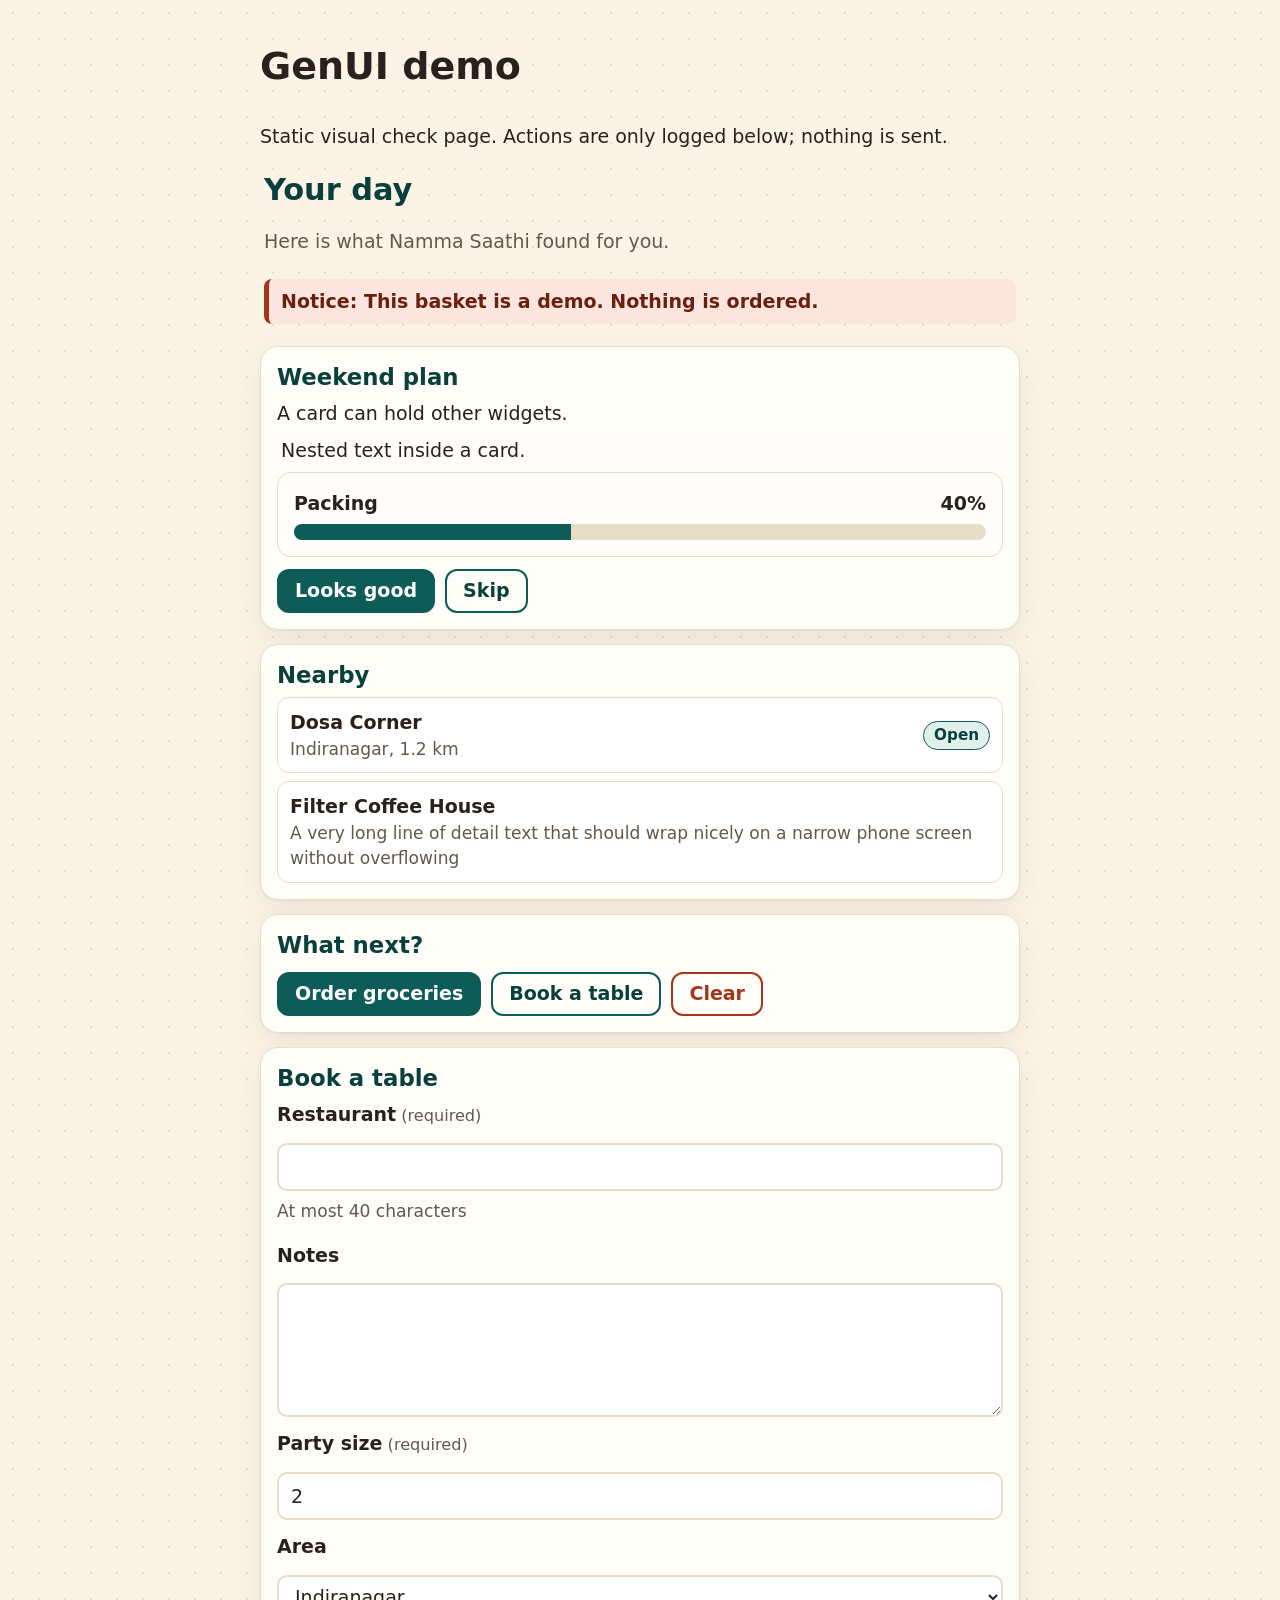
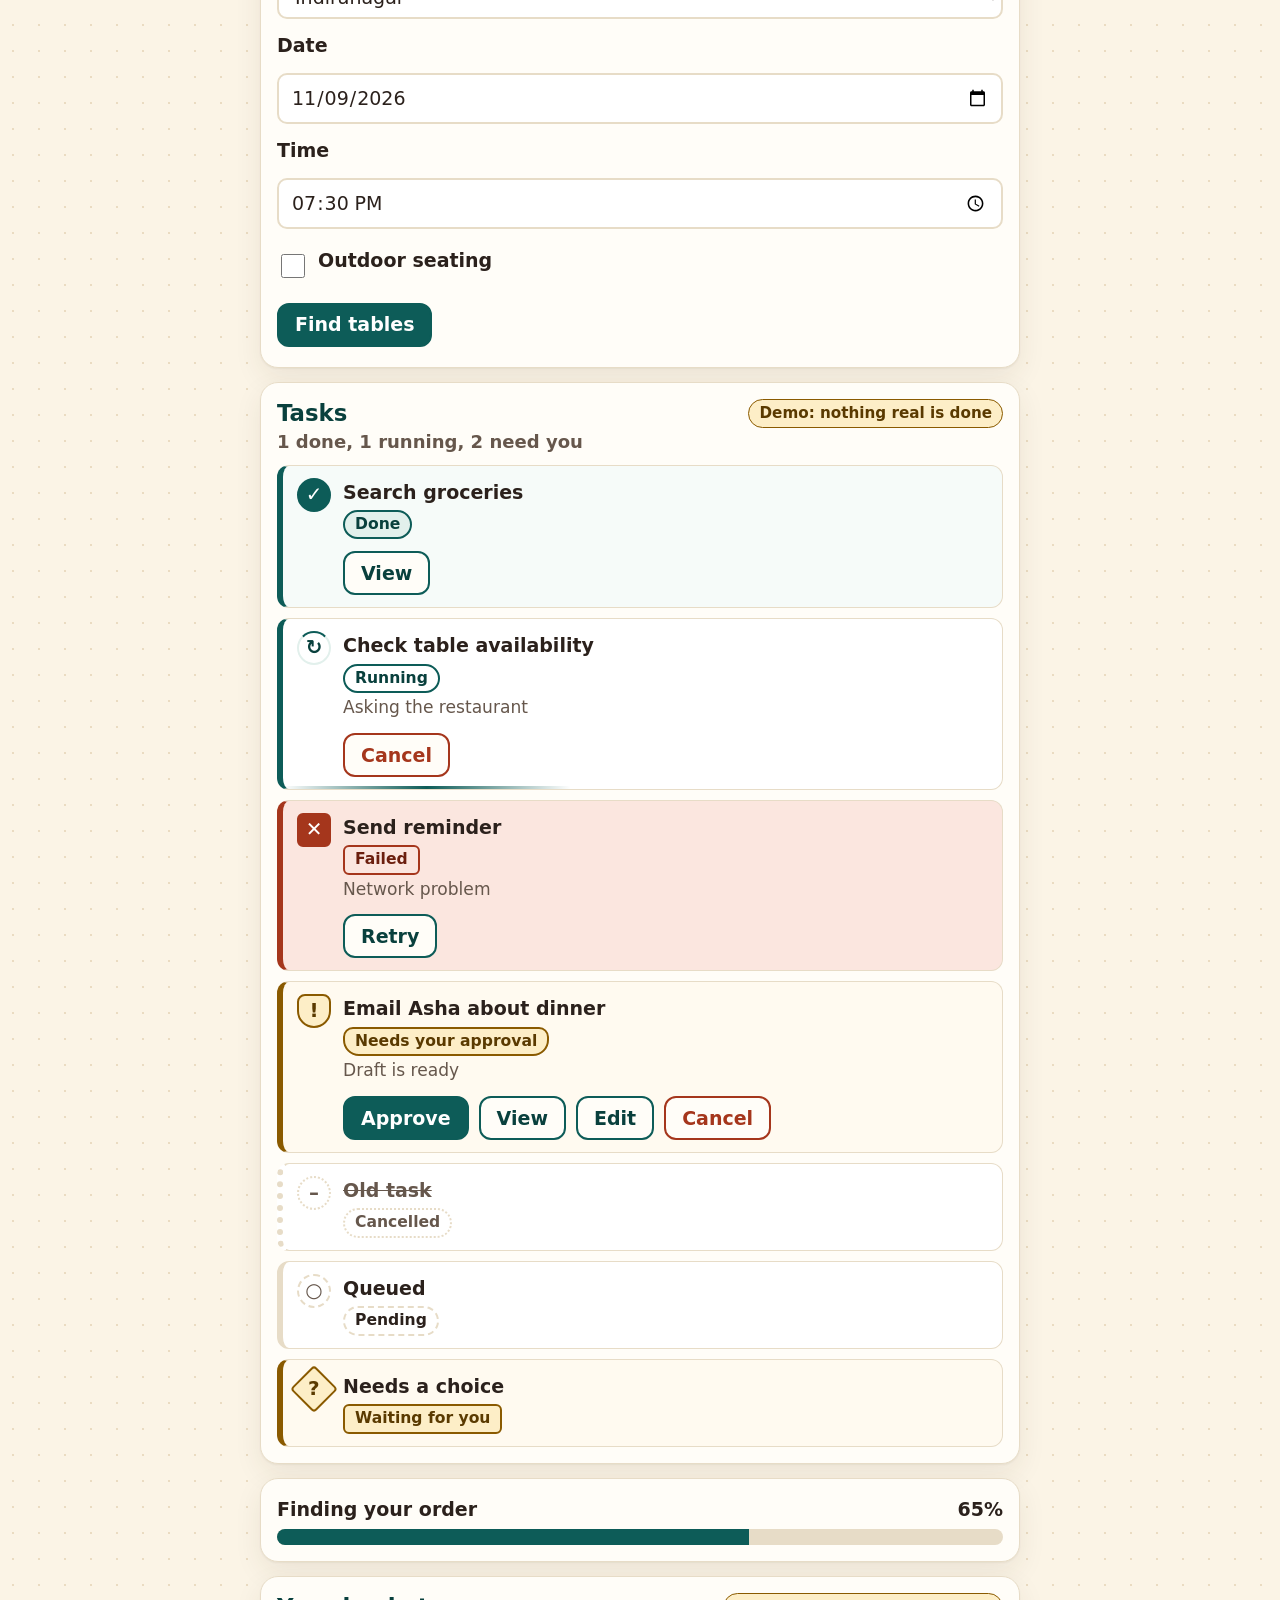
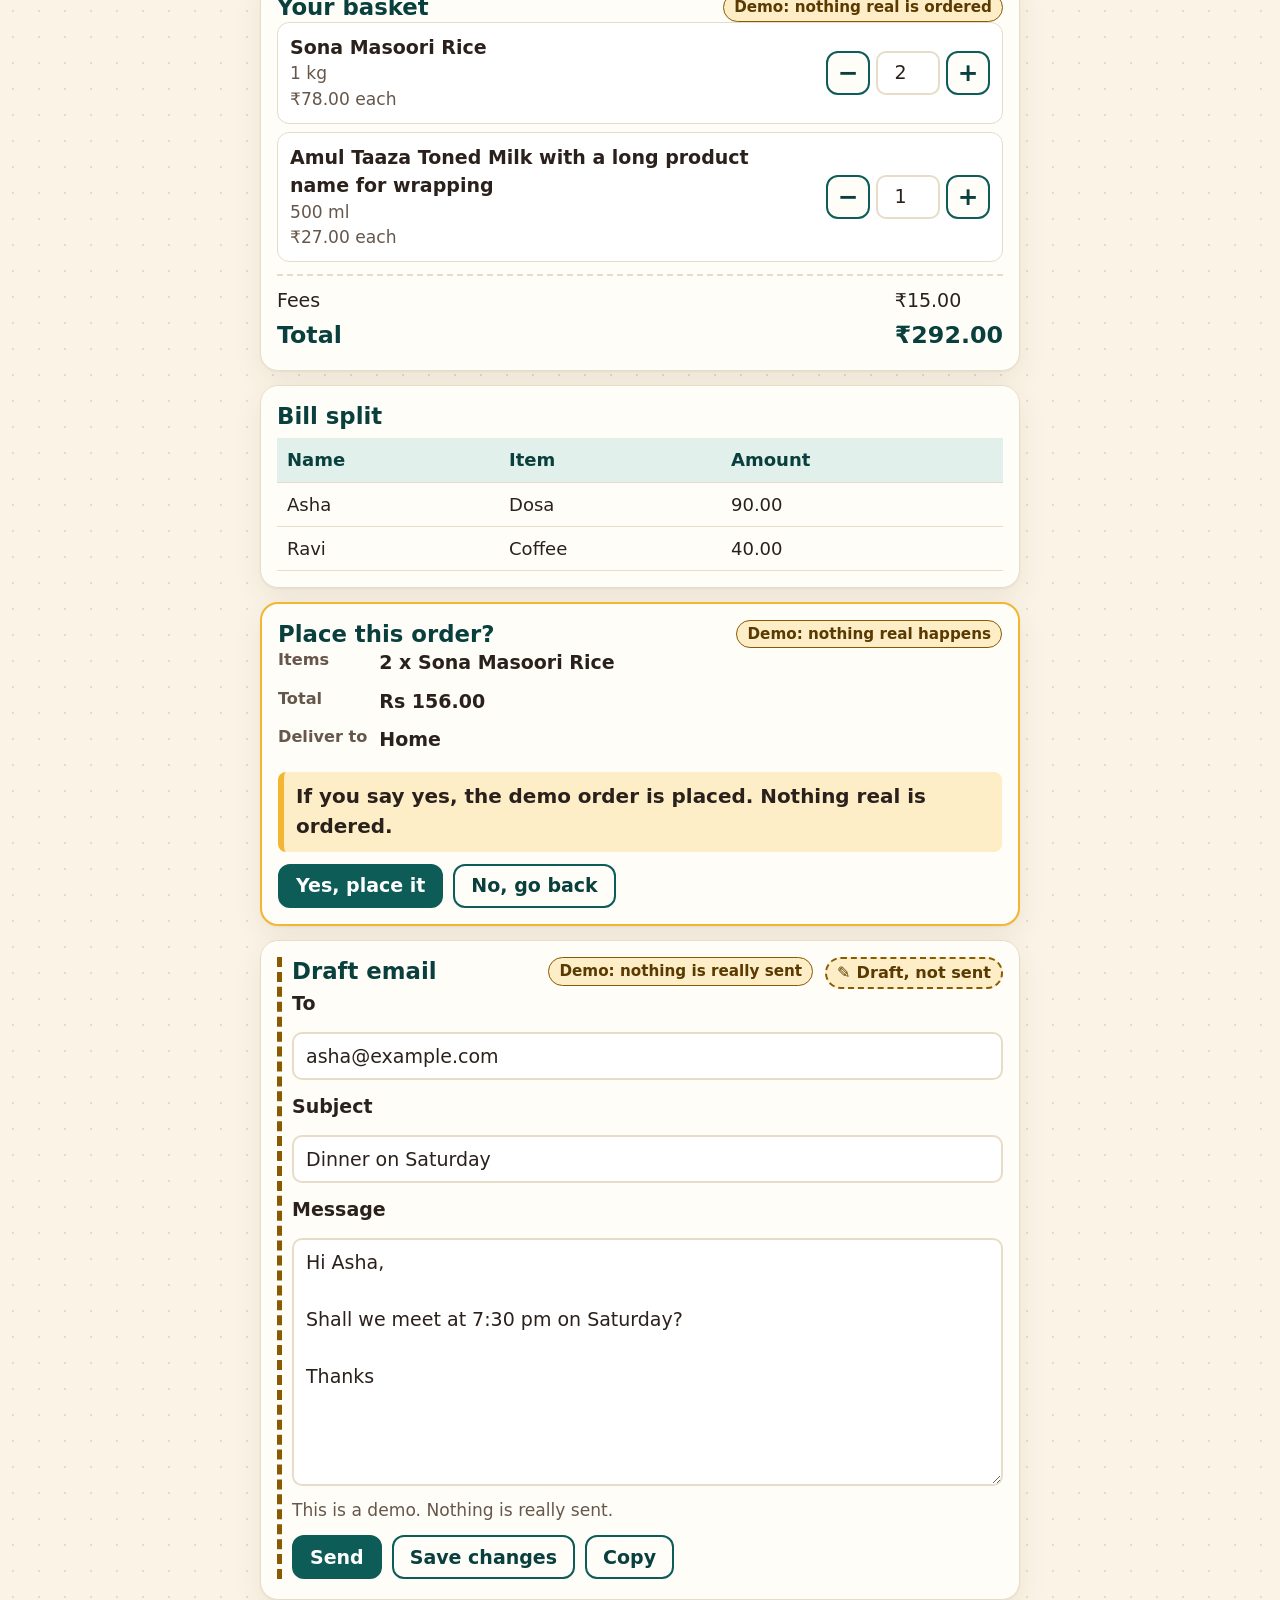
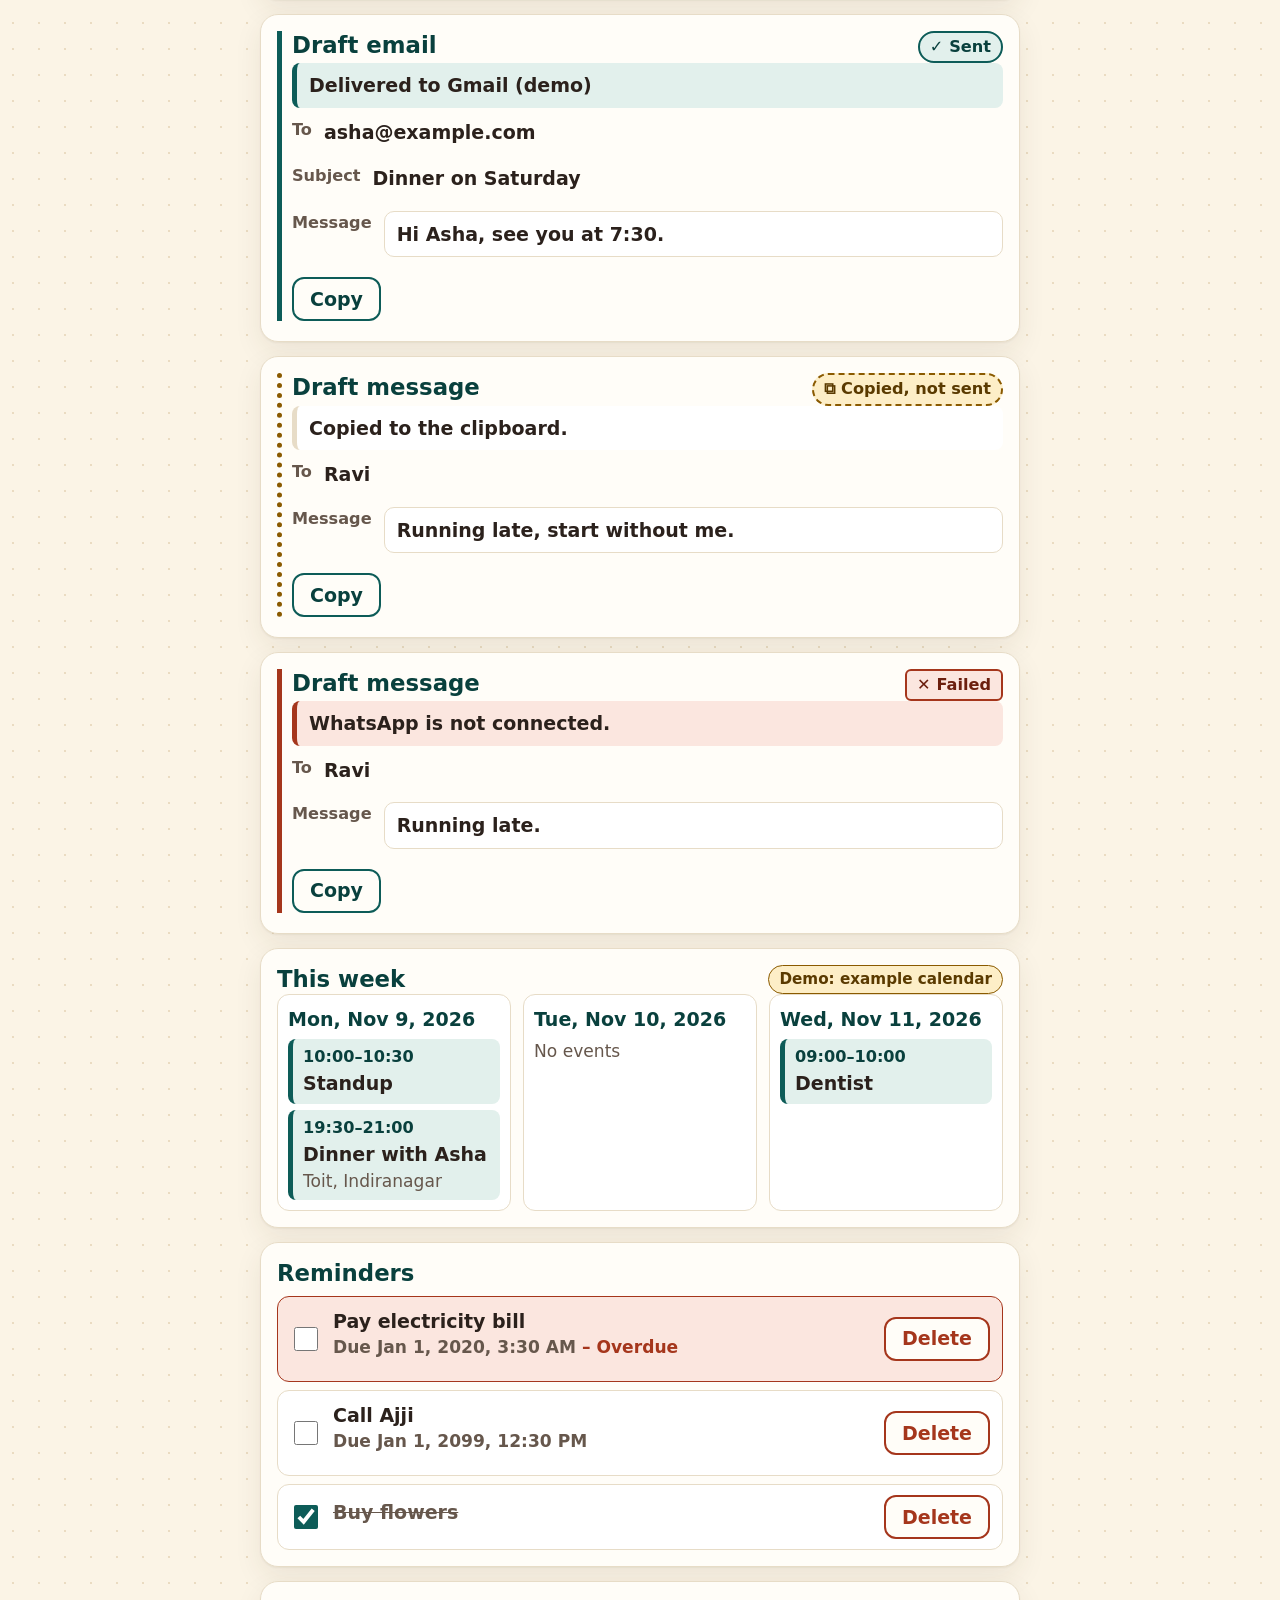
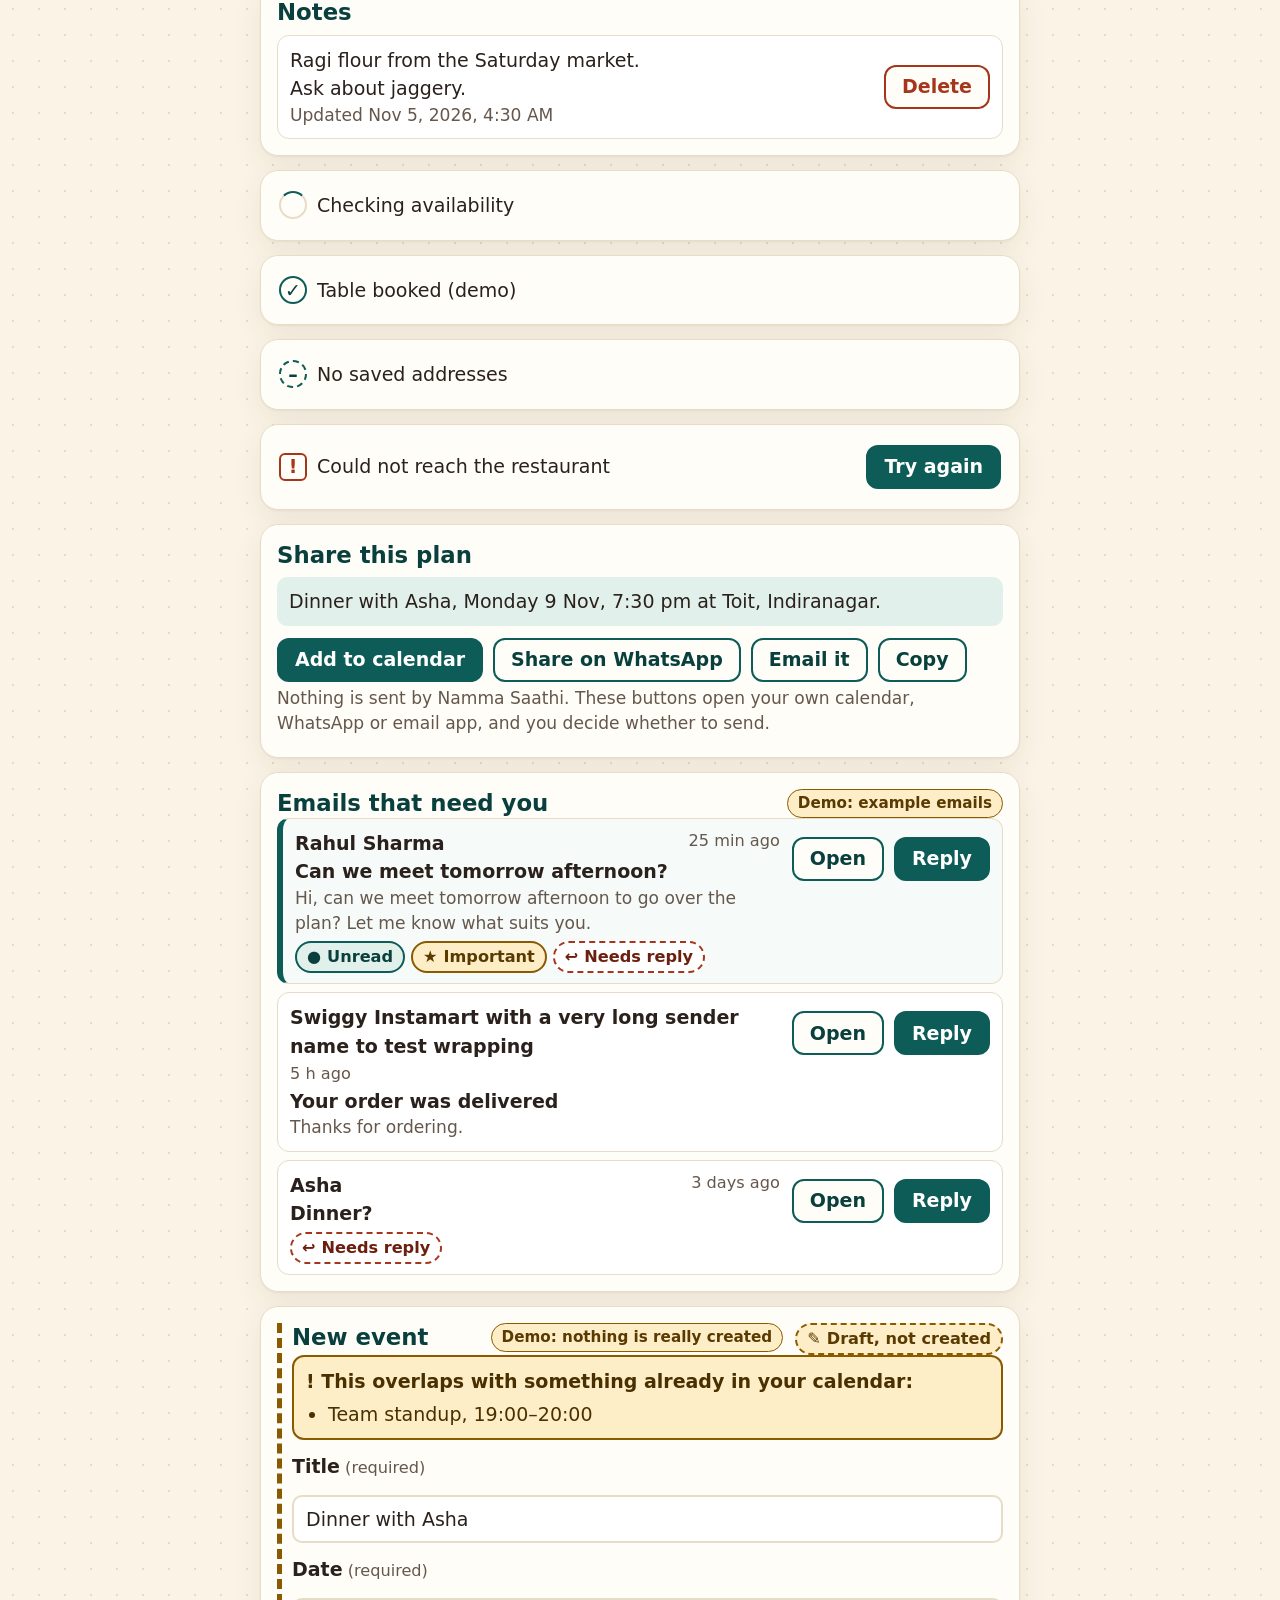
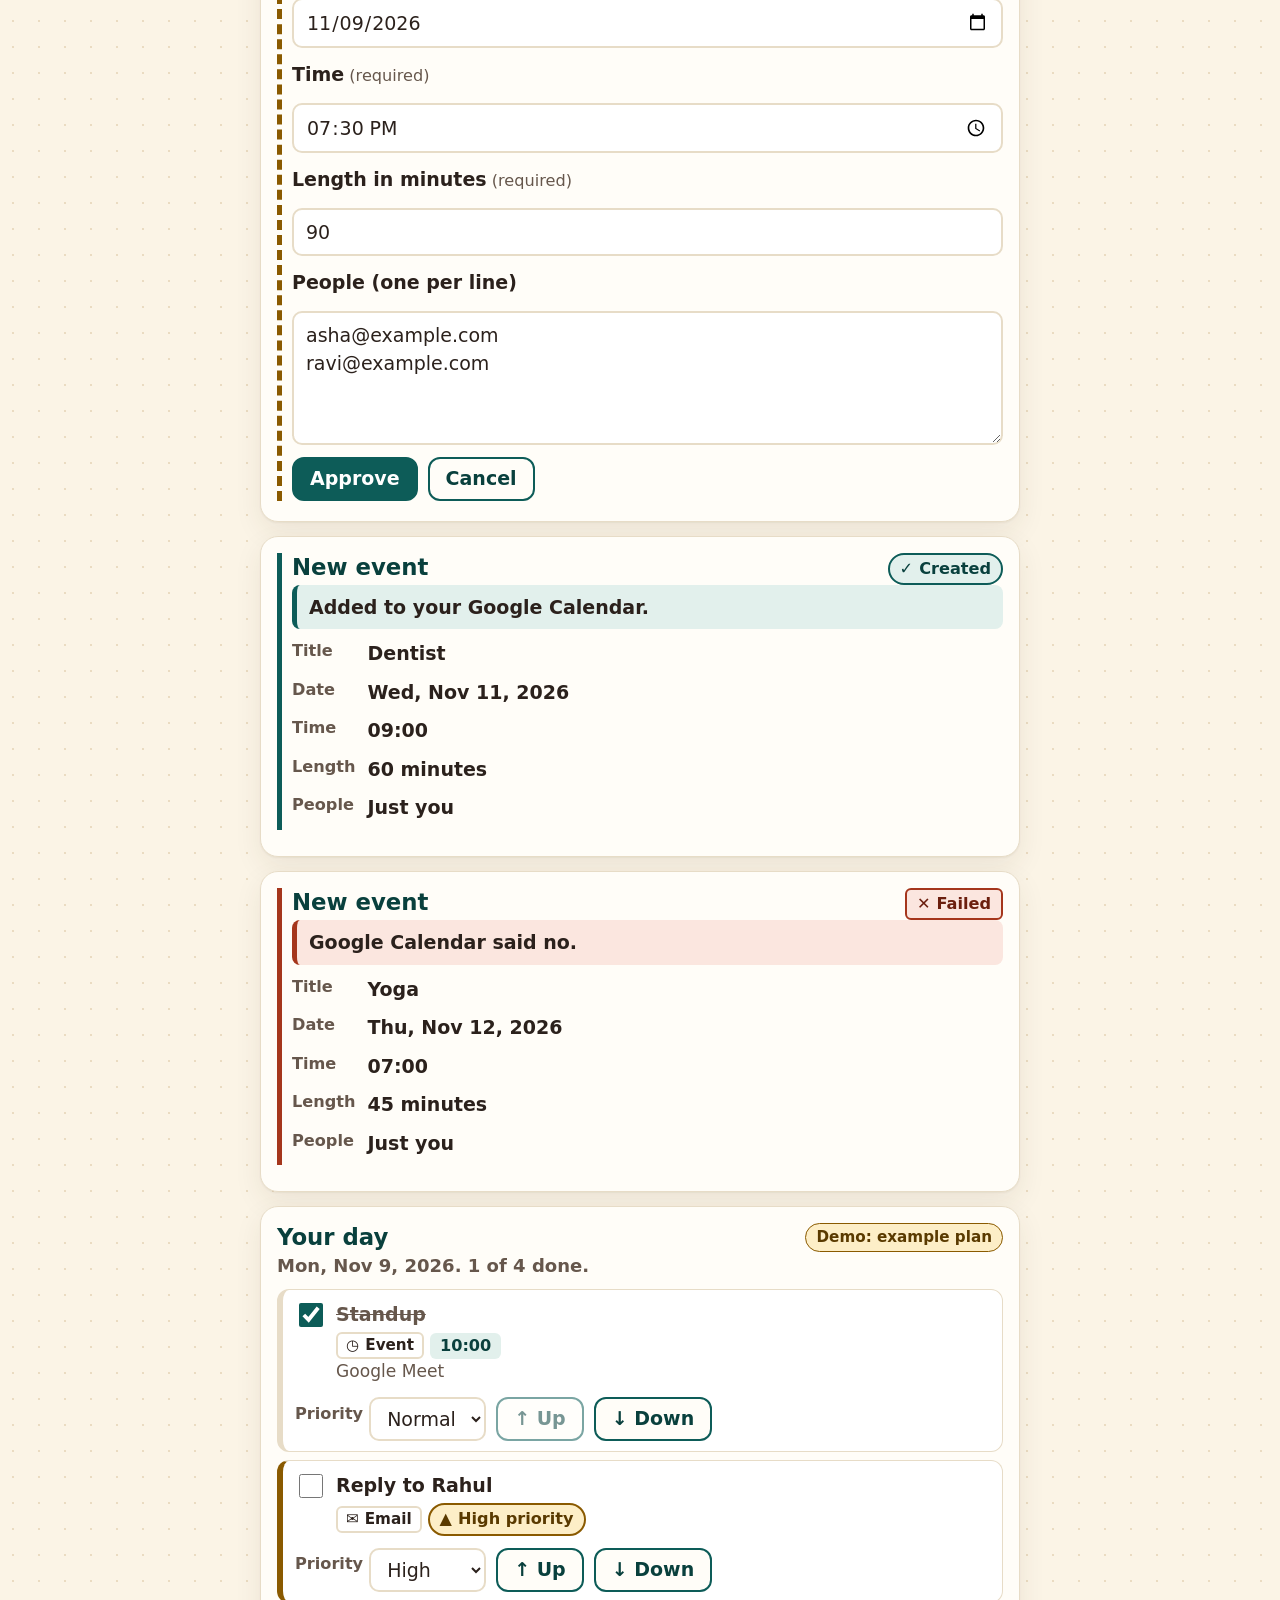
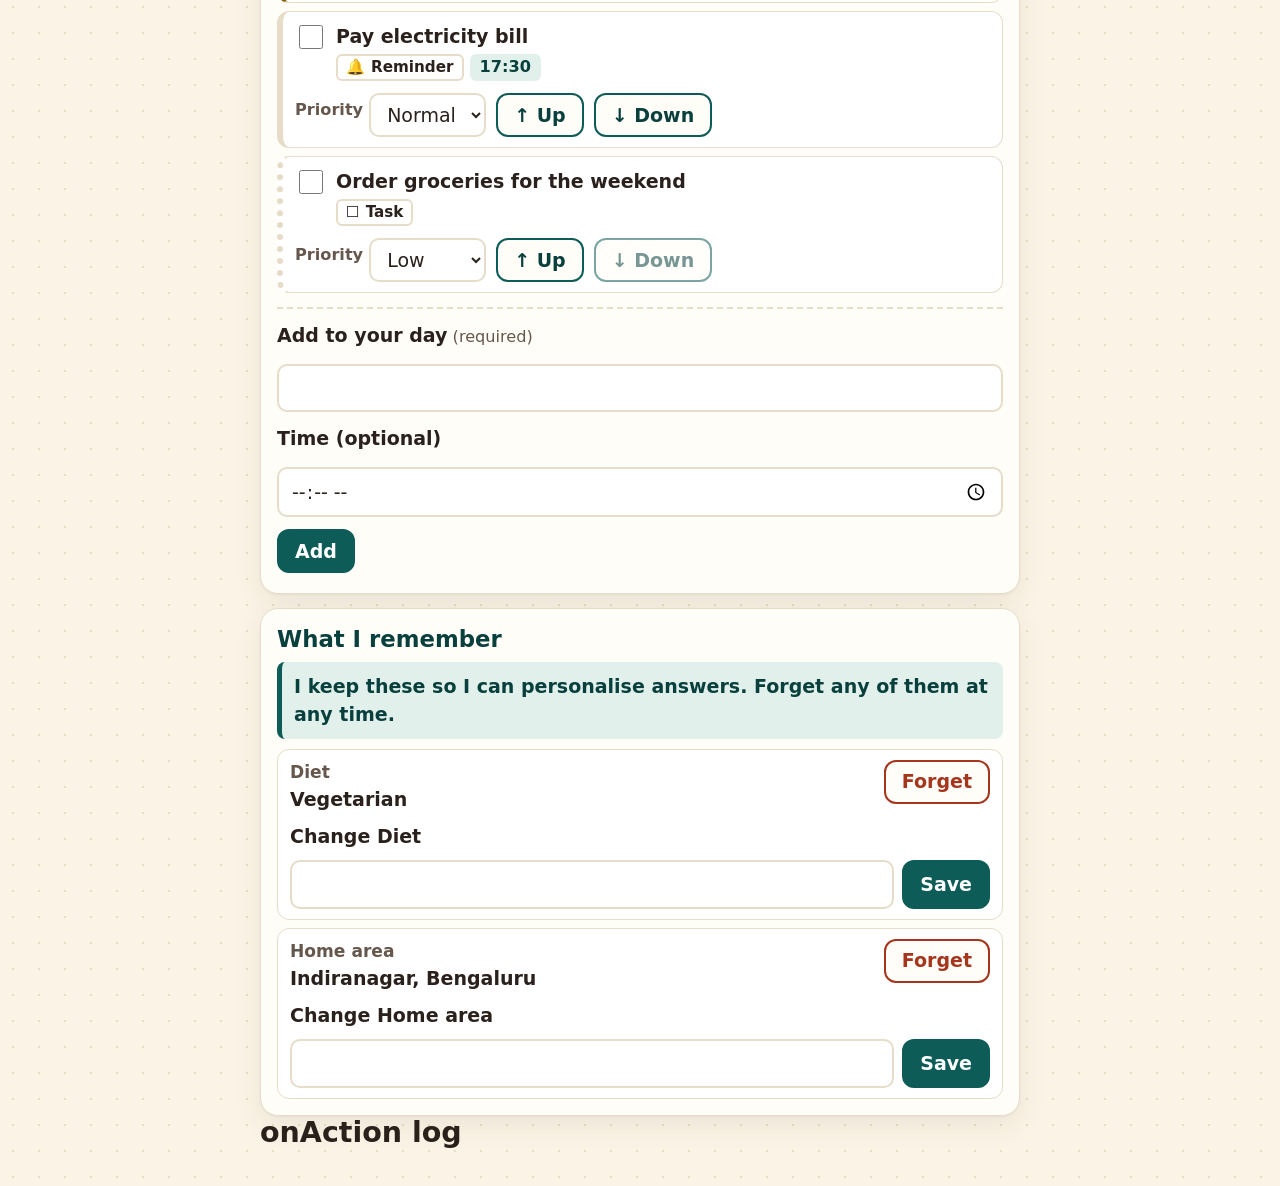
==== commit 9bdd7598: "feat: task engine with approvals, Gmail, Calendar and WhatsApp adapters, My day, memory, guided demo" ====
--- a/scripts/genui_demo.html
+++ b/scripts/genui_demo.html
@@ -43,11 +43,11 @@
           { name: "day", label: "Date", kind: "date", value: "2026-11-09" },
           { name: "at", label: "Time", kind: "time", value: "19:30" },
           { name: "outdoor", label: "Outdoor seating", kind: "checkbox", value: false } ] },
-      { id: "tasks1", type: "task_board", title: "Tasks", tasks: [
-          { id: "k1", title: "Search groceries", status: "completed" },
-          { id: "k2", title: "Check table availability", status: "running", detail: "Asking the restaurant", cancel_action_id: "task.cancel.k2" },
-          { id: "k3", title: "Send reminder", status: "failed", detail: "Network problem", retry_action_id: "task.retry.k3" },
-          { id: "k4", title: "Pay", status: "waiting_for_approval" },
+      { id: "tasks1", type: "task_board", title: "Tasks", demo: true, summary: "1 done, 1 running, 2 need you", tasks: [
+          { id: "k1", title: "Search groceries", status: "completed", view_action_id: "task.view:k1" },
+          { id: "k2", title: "Check table availability", status: "running", detail: "Asking the restaurant", cancel_action_id: "task.cancel:k2" },
+          { id: "k3", title: "Send reminder", status: "failed", detail: "Network problem", retry_action_id: "task.retry:k3" },
+          { id: "k4", title: "Email Asha about dinner", status: "waiting_for_approval", detail: "Draft is ready", approve_action_id: "task.approve:k4", view_action_id: "task.view:k4", edit_action_id: "task.edit:k4", cancel_action_id: "task.cancel:k4" },
           { id: "k5", title: "Old task", status: "cancelled" },
           { id: "k6", title: "Queued", status: "pending" },
           { id: "k7", title: "Needs a choice", status: "waiting_for_input" } ] },
@@ -60,8 +60,11 @@
         details: [{ label: "Items", value: "2 x Sona Masoori Rice" }, { label: "Total", value: "Rs 156.00" }, { label: "Deliver to", value: "Home" }],
         consequence: "If you say yes, the demo order is placed. Nothing real is ordered.",
         confirm: { label: "Yes, place it", action_id: "order.confirm", style: "primary" }, reject: { label: "No, go back", action_id: "order.reject" } },
-      { id: "comp1", type: "composer", channel: "email", to: "asha@example.com", subject: "Dinner on Saturday", body: "Hi Asha,\n\nShall we meet at 7:30 pm on Saturday?\n\nThanks", send: { label: "Send draft", action_id: "compose.send", style: "primary" }, copy_enabled: true },
-      { id: "cal1", type: "calendar_view", title: "This week", days: [
+      { id: "comp1", type: "composer", channel: "email", to: "asha@example.com", subject: "Dinner on Saturday", body: "Hi Asha,\n\nShall we meet at 7:30 pm on Saturday?\n\nThanks", send: { label: "Send", action_id: "task.approve:c1", style: "primary" }, copy_enabled: true, state: "draft", demo: true, editable: true },
+      { id: "comp2", type: "composer", channel: "email", to: "asha@example.com", subject: "Dinner on Saturday", body: "Hi Asha, see you at 7:30.", send: { label: "Send", action_id: "task.approve:c2", style: "primary" }, copy_enabled: true, state: "sent", detail: "Delivered to Gmail (demo)", demo: false, editable: false },
+      { id: "comp3", type: "composer", channel: "message", to: "Ravi", body: "Running late, start without me.", send: { label: "Send", action_id: "task.approve:c3", style: "primary" }, copy_enabled: true, state: "copied", detail: "Copied to the clipboard.", demo: false, editable: false },
+      { id: "comp4", type: "composer", channel: "message", to: "Ravi", body: "Running late.", send: { label: "Send", action_id: "task.approve:c4", style: "primary" }, copy_enabled: true, state: "failed", detail: "WhatsApp is not connected.", demo: false, editable: false },
+      { id: "cal1", type: "calendar_view", title: "This week", demo: true, days: [
           { date: "2026-11-09", events: [{ id: "e1", title: "Standup", start: "10:00", end: "10:30" }, { id: "e2", title: "Dinner with Asha", start: "19:30", end: "21:00", detail: "Toit, Indiranagar" }] },
           { date: "2026-11-10", events: [] },
           { date: "2026-11-11", events: [{ id: "e3", title: "Dentist", start: "09:00", end: "10:00" }] } ] },
@@ -76,6 +79,28 @@
       { id: "stat4", type: "status", kind: "error", message: "Could not reach the restaurant", retry: { label: "Try again", action_id: "status.retry", style: "primary" } },
       { id: "share1", type: "share_panel", title: "Share this plan", summary: "Dinner with Asha, Monday 9 Nov, 7:30 pm at Toit, Indiranagar.",
         calendar: { title: "Dinner, with Asha; Toit", start: "2026-11-09T19:30:00+05:30", end: "2026-11-09T21:00:00+05:30", location: "Toit, Indiranagar, Bengaluru", description: "Booked by Namma Saathi" } },
+      { id: "emails1", type: "email_list", title: "Emails that need you", demo: true, empty_text: "No emails.", items: [
+          { id: "18c3F_a1", sender: "Rahul Sharma", subject: "Can we meet tomorrow afternoon?", snippet: "Hi, can we meet tomorrow afternoon to go over the plan? Let me know what suits you.", received: new Date(Date.now() - 25 * 60000).toISOString(), unread: true, important: true, needs_reply: true },
+          { id: "m2", sender: "Swiggy Instamart with a very long sender name to test wrapping", subject: "Your order was delivered", snippet: "Thanks for ordering.", received: new Date(Date.now() - 5 * 3600000).toISOString(), unread: false, important: false, needs_reply: false },
+          { id: "m3", sender: "Asha", subject: "Dinner?", snippet: "", received: new Date(Date.now() - 3 * 86400000).toISOString(), unread: false, important: false, needs_reply: true } ] },
+      { id: "event.e1", type: "event_preview", title: "New event", state: "draft", demo: true, editable: true,
+        fields: { title: "Dinner with Asha", date: "2026-11-09", start: "19:30", minutes: 90, attendees: ["asha@example.com", "ravi@example.com"] },
+        conflicts: [{ title: "Team standup", start: "19:00", end: "20:00" }],
+        approve: { label: "Approve", action_id: "task.approve:e1", style: "primary" }, cancel: { label: "Cancel", action_id: "task.cancel:e1" } },
+      { id: "event.e2", type: "event_preview", title: "New event", state: "created", demo: false, editable: false, detail: "Added to your Google Calendar.",
+        fields: { title: "Dentist", date: "2026-11-11", start: "09:00", minutes: 60, attendees: [] }, conflicts: [],
+        approve: { label: "Approve", action_id: "task.approve:e2", style: "primary" } },
+      { id: "event.e3", type: "event_preview", title: "New event", state: "failed", demo: false, editable: false, detail: "Google Calendar said no.",
+        fields: { title: "Yoga", date: "2026-11-12", start: "07:00", minutes: 45, attendees: [] }, conflicts: [],
+        approve: { label: "Approve", action_id: "task.approve:e3", style: "primary" } },
+      { id: "planner1", type: "day_planner", title: "Your day", date: "2026-11-09", demo: true, editable: true, items: [
+          { id: "p1", kind: "event", title: "Standup", time: "10:00", done: true, priority: "normal", detail: "Google Meet" },
+          { id: "p2", kind: "email", title: "Reply to Rahul", done: false, priority: "high" },
+          { id: "p3", kind: "reminder", title: "Pay electricity bill", time: "17:30", done: false, priority: "normal" },
+          { id: "p4", kind: "task", title: "Order groceries for the weekend", done: false, priority: "low" } ] },
+      { id: "memory1", type: "memory_list", title: "What I remember", empty_text: "Nothing yet.", consent_text: "I keep these so I can personalise answers. Forget any of them at any time.", items: [
+          { key: "diet", label: "Diet", value: "Vegetarian" },
+          { key: "home_area", label: "Home area", value: "Indiranagar, Bengaluru" } ] },
     ];
     window.demoOnAction = function (a) {
       window.actions.push(a);
--- a/app/static/style.css
+++ b/app/static/style.css
@@ -332,3 +332,23 @@
 
 /* The waitlist belongs to the home screen only. */
 .home-panel[hidden] ~ .waitlist-section { display: none !important; }
+
+/* Panels inside "My day", and the guided-demo card. */
+.panel-section { margin-top: 20px; padding-top: 14px; border-top: 1px solid var(--line); }
+.panel-section h3 { margin: 0 0 6px; font-family: var(--display); font-size: 1.1rem; color: var(--teal-dark); }
+.conn-row { display: flex; justify-content: space-between; align-items: center; gap: 10px; padding: 6px 0; border-bottom: 1px dashed var(--line); }
+.contact-form { display: grid; gap: 8px; margin-top: 10px; }
+.contact-form label { display: grid; gap: 4px; font-size: .85rem; font-weight: 700; }
+.contact-form input { padding: 10px 12px; border: 2px solid var(--line); border-radius: 12px; background: white; }
+.contact-add { min-height: 46px; font-size: 1rem; }
+.guide-start { margin: 8px 0 0; }
+.guide { position: fixed; z-index: 30; right: 16px; bottom: 120px; width: min(360px, calc(100vw - 32px)); padding: 16px; border-radius: 20px; background: var(--panel); box-shadow: 0 18px 50px rgb(68 45 20 / 28%); border: 2px solid var(--marigold); }
+.guide-step { margin: 0 0 4px; font-size: .75rem; font-weight: 700; letter-spacing: .06em; text-transform: uppercase; color: var(--teal); }
+.guide-caption { margin: 0 0 8px; font-size: .95rem; }
+.guide-phrase { margin: 0 0 10px; padding: 8px 12px; border-left: 3px solid var(--teal); background: var(--teal-tint); border-radius: 8px; font-weight: 500; font-size: .95rem; overflow-wrap: anywhere; }
+.guide-actions { display: flex; flex-wrap: wrap; align-items: center; gap: 10px; }
+.guide-actions .start-button { width: auto; min-height: 44px; padding: 8px 18px; font-size: 1rem; }
+@media (max-width: 640px) { .guide { right: 16px; left: 16px; width: auto; bottom: 112px; } }
+
+.conversation.plan-mode .conversation-side { display: none; }
+.conversation.plan-mode .conversation-grid { grid-template-columns: minmax(0, 1fr); }
--- a/app/static/genui.css
+++ b/app/static/genui.css
@@ -99,14 +99,93 @@
 .genui-badge { display: inline-block; padding: 2px 10px; border: 1px solid var(--g-teal); border-radius: 999px; background: var(--g-teal-tint); color: var(--g-teal-dark); font-size: .8rem; font-weight: 700; }
 .genui-badge-demo { border-color: #8a5a00; background: var(--g-gold-soft); color: #5a3a00; }
 
-/* Task chips: icon + text, not colour alone */
-.genui-chip { display: inline-flex; align-items: center; gap: 6px; align-self: flex-start; margin: 4px 0; padding: 2px 10px; border: 2px solid var(--g-line); border-radius: 999px; font-size: .85rem; font-weight: 700; background: #fff; }
-.genui-chip-icon { font-weight: 900; }
-.genui-chip-running { border-style: dashed; border-color: var(--g-teal); color: var(--g-teal-dark); }
-.genui-chip-completed { border-color: var(--g-teal); background: var(--g-teal-tint); color: var(--g-teal-dark); }
+/* Task board: a status mark with its own shape per state, a text chip, and a calm running shimmer */
+.genui-board-summary { margin: 0 0 10px; color: var(--g-muted); font-size: .95rem; font-weight: 600; }
+.genui-tasks { gap: 10px; }
+.genui-task { position: relative; flex-wrap: wrap; align-items: flex-start; padding: 12px 12px 12px 14px; border-left: 6px solid var(--g-line); overflow: hidden; }
+.genui-task-main { gap: 2px; }
+.genui-task-actions { flex: 1 1 100%; margin: 4px 0 0 46px; }
+.genui-task-mark { flex: 0 0 34px; display: inline-flex; align-items: center; justify-content: center; width: 34px; height: 34px; border: 2px solid var(--g-line); background: #fff; color: var(--g-muted); font-weight: 900; font-size: 1.05rem; line-height: 1; }
+.genui-mark-pending { border-radius: 50%; border-style: dashed; }
+.genui-mark-running { border-radius: 50%; border-color: var(--g-teal-tint); border-top-color: var(--g-teal); color: var(--g-teal-dark); animation: genui-spin 1.4s linear infinite; }
+.genui-mark-waiting_for_input { border-radius: 4px; transform: rotate(45deg); border-color: #8a5a00; background: var(--g-gold-soft); color: #5a3a00; font-size: 0; }
+.genui-mark-waiting_for_input::after { content: "?"; font-size: 1.05rem; transform: rotate(-45deg); }
+.genui-mark-waiting_for_approval { border-radius: 8px 8px 17px 17px; border-color: #8a5a00; background: var(--g-gold-soft); color: #5a3a00; }
+.genui-mark-completed { border-radius: 50%; border-color: var(--g-teal); background: var(--g-teal); color: #fff; }
+.genui-mark-failed { border-radius: 6px; border-color: var(--g-brick); background: var(--g-brick); color: #fff; }
+.genui-mark-cancelled { border-radius: 50%; border-style: dotted; background: transparent; }
+.genui-status-running { border-left-color: var(--g-teal); }
+.genui-status-running::after { content: ""; position: absolute; left: 0; right: 0; bottom: 0; height: 3px; background: linear-gradient(90deg, transparent, var(--g-teal), transparent); background-size: 40% 100%; background-repeat: no-repeat; animation: genui-run 1.8s ease-in-out infinite; }
+@keyframes genui-run { from { background-position: -40% 0; } to { background-position: 140% 0; } }
+.genui-status-completed { border-left-color: var(--g-teal); background: #f6fbf9; }
+.genui-status-failed { border-left-color: var(--g-brick); background: var(--g-brick-tint); }
+.genui-status-waiting_for_input, .genui-status-waiting_for_approval { border-left-color: #8a5a00; background: #fffaf0; }
+.genui-status-cancelled { border-left-style: dotted; color: var(--g-muted); }
+.genui-status-cancelled .genui-item-title { text-decoration: line-through; }
+.genui-chip { display: inline-flex; align-items: center; align-self: flex-start; margin: 2px 0 0; padding: 1px 10px; border: 2px solid var(--g-line); border-radius: 6px; font-size: .82rem; font-weight: 700; background: #fff; }
+.genui-chip-pending { border-radius: 999px; border-style: dashed; }
+.genui-chip-running { border-radius: 999px; border-color: var(--g-teal); color: var(--g-teal-dark); }
+.genui-chip-completed { border-radius: 999px; border-color: var(--g-teal); background: var(--g-teal-tint); color: var(--g-teal-dark); }
 .genui-chip-failed { border-color: var(--g-brick); background: var(--g-brick-tint); color: #6b1f0e; }
 .genui-chip-waiting_for_input, .genui-chip-waiting_for_approval { border-color: #8a5a00; background: var(--g-gold-soft); color: #5a3a00; }
-.genui-chip-cancelled { border-style: dotted; color: var(--g-muted); }
+.genui-chip-waiting_for_approval { border-radius: 10px 10px 16px 16px; }
+.genui-chip-cancelled { border-radius: 999px; border-style: dotted; color: var(--g-muted); }
+
+/* State labels (text + icon) shared by composer, event preview, email tags and planner */
+.genui-state { display: inline-flex; align-items: center; gap: 6px; padding: 2px 10px; border: 2px solid var(--g-line); border-radius: 999px; background: #fff; font-size: .85rem; font-weight: 700; }
+.genui-state-icon { font-weight: 900; }
+.genui-state-draft, .genui-state-copied { border-style: dashed; border-color: #8a5a00; background: var(--g-gold-soft); color: #5a3a00; }
+.genui-state-sent, .genui-state-created { border-color: var(--g-teal); background: var(--g-teal-tint); color: var(--g-teal-dark); }
+.genui-state-failed { border-radius: 6px; border-color: var(--g-brick); background: var(--g-brick-tint); color: #6b1f0e; }
+.genui-state-cancelled { border-style: dotted; color: var(--g-muted); }
+.genui-detail { margin: 0 0 10px; padding: 8px 12px; border-left: 5px solid var(--g-line); border-radius: 8px; background: #fff; font-weight: 600; }
+.genui-composer-failed .genui-detail, .genui-event-failed .genui-detail { border-left-color: var(--g-brick); background: var(--g-brick-tint); }
+.genui-composer-sent .genui-detail, .genui-event-created .genui-detail { border-left-color: var(--g-teal); background: var(--g-teal-tint); }
+.genui-composer-read { margin: 0 0 6px; }
+.genui-composer-body { white-space: pre-wrap; padding: 8px 12px; border-radius: 10px; background: #fff; border: 1px solid var(--g-line); font-weight: 400; }
+.genui-composer-draft, .genui-event-draft { border-left: 5px dashed #8a5a00; padding-left: 10px; }
+.genui-composer-sent, .genui-event-created { border-left: 5px solid var(--g-teal); padding-left: 10px; }
+.genui-composer-failed, .genui-event-failed { border-left: 5px solid var(--g-brick); padding-left: 10px; }
+.genui-composer-copied { border-left: 5px dotted #8a5a00; padding-left: 10px; }
+.genui-event-cancelled { border-left: 5px dotted var(--g-line); padding-left: 10px; color: var(--g-muted); }
+.genui-conflicts { margin: 0 0 12px; padding: 10px 12px; border: 2px solid #8a5a00; border-radius: 12px; background: var(--g-gold-soft); color: #4a3000; }
+.genui-conflicts-title { margin: 0 0 4px; font-weight: 800; }
+.genui-conflict-list { margin: 0; padding-left: 22px; }
+.genui-chips { display: flex; flex-wrap: wrap; align-items: center; gap: 6px; margin: 4px 0 0; }
+.genui-time-chip { padding: 1px 10px; border-radius: 6px; background: var(--g-teal-tint); color: var(--g-teal-dark); font-size: .85rem; font-weight: 800; font-variant-numeric: tabular-nums; }
+
+/* Email list */
+.genui-email { align-items: flex-start; }
+.genui-email .genui-grow { flex-basis: 220px; }
+.genui-unread { border-left: 6px solid var(--g-teal); background: #f6fbf9; }
+.genui-email-top { display: flex; flex-wrap: wrap; justify-content: space-between; gap: 2px 10px; }
+.genui-email-sender { font-weight: 800; }
+.genui-email-time { color: var(--g-muted); font-size: .85rem; }
+.genui-email-subject { font-weight: 600; }
+.genui-unread .genui-email-subject { font-weight: 800; }
+.genui-tag-unread { border-color: var(--g-teal); background: var(--g-teal-tint); color: var(--g-teal-dark); }
+.genui-tag-important, .genui-tag-high { border-color: #8a5a00; background: var(--g-gold-soft); color: #5a3a00; }
+.genui-tag-reply { border-style: dashed; border-color: var(--g-brick); color: #6b1f0e; }
+
+/* Day planner */
+.genui-plan-item { align-items: flex-start; border-left: 6px solid var(--g-line); }
+.genui-prio-high { border-left-color: #8a5a00; }
+.genui-prio-low { border-left-style: dotted; }
+.genui-plan-main { display: flex; flex: 1 1 200px; min-width: 0; gap: 10px; align-items: flex-start; }
+.genui-plan-controls { flex: 1 1 100%; align-items: center; margin-top: 4px; }
+.genui-plan-prio { display: flex; align-items: center; gap: 6px; }
+.genui-plan-prio-label { font-size: .85rem; font-weight: 700; color: var(--g-muted); }
+.genui-plan-select { width: auto; min-width: 110px; }
+.genui-kind { border-radius: 6px; font-size: .8rem; padding: 0 8px; }
+.genui-plan-add { margin-top: 14px; padding-top: 12px; border-top: 2px dashed var(--g-line); }
+
+/* Memory */
+.genui-consent { margin: 0 0 10px; padding: 10px 12px; border-left: 5px solid var(--g-teal); border-radius: 8px; background: var(--g-teal-tint); color: var(--g-teal-dark); font-weight: 600; }
+.genui-memory-item { align-items: flex-start; }
+.genui-memory-label { font-weight: 700; }
+.genui-memory-form { flex: 1 1 100%; }
+.genui-memory-row { display: flex; gap: 8px; }
+.genui-memory-row .genui-input { flex: 1 1 0; min-width: 0; }
 
 /* Progress */
 .genui-progress-label { display: flex; justify-content: space-between; gap: 8px; margin: 0 0 6px; font-weight: 600; }
@@ -171,11 +250,16 @@
 @media (max-width: 420px) {
   .genui-widget { padding: 12px; border-radius: 14px; }
   .genui-actions .genui-btn { flex: 1 1 100%; }
+  .genui-task-actions { margin-left: 0; }
+  .genui-actions.genui-task-actions .genui-btn, .genui-actions.genui-plan-controls .genui-btn, .genui-email .genui-actions .genui-btn { flex: 1 1 40%; }
+  .genui-actions .genui-plan-prio, .genui-actions .genui-memory-row { flex: 1 1 100%; }
   .genui-actions .genui-qty-btn { flex: 0 0 auto; }
 }
 @media (prefers-reduced-motion: reduce) {
   .genui-enter { animation: none; }
   .genui-spinner { animation: none; border-top-color: var(--g-teal); border-right-color: var(--g-teal); }
+  .genui-mark-running { animation: none; border-right-color: var(--g-teal); }
+  .genui-status-running::after { animation: none; background-position: 50% 0; }
   .genui-btn { transition: none; }
   .genui-btn:active:not(:disabled) { transform: none; }
 }
